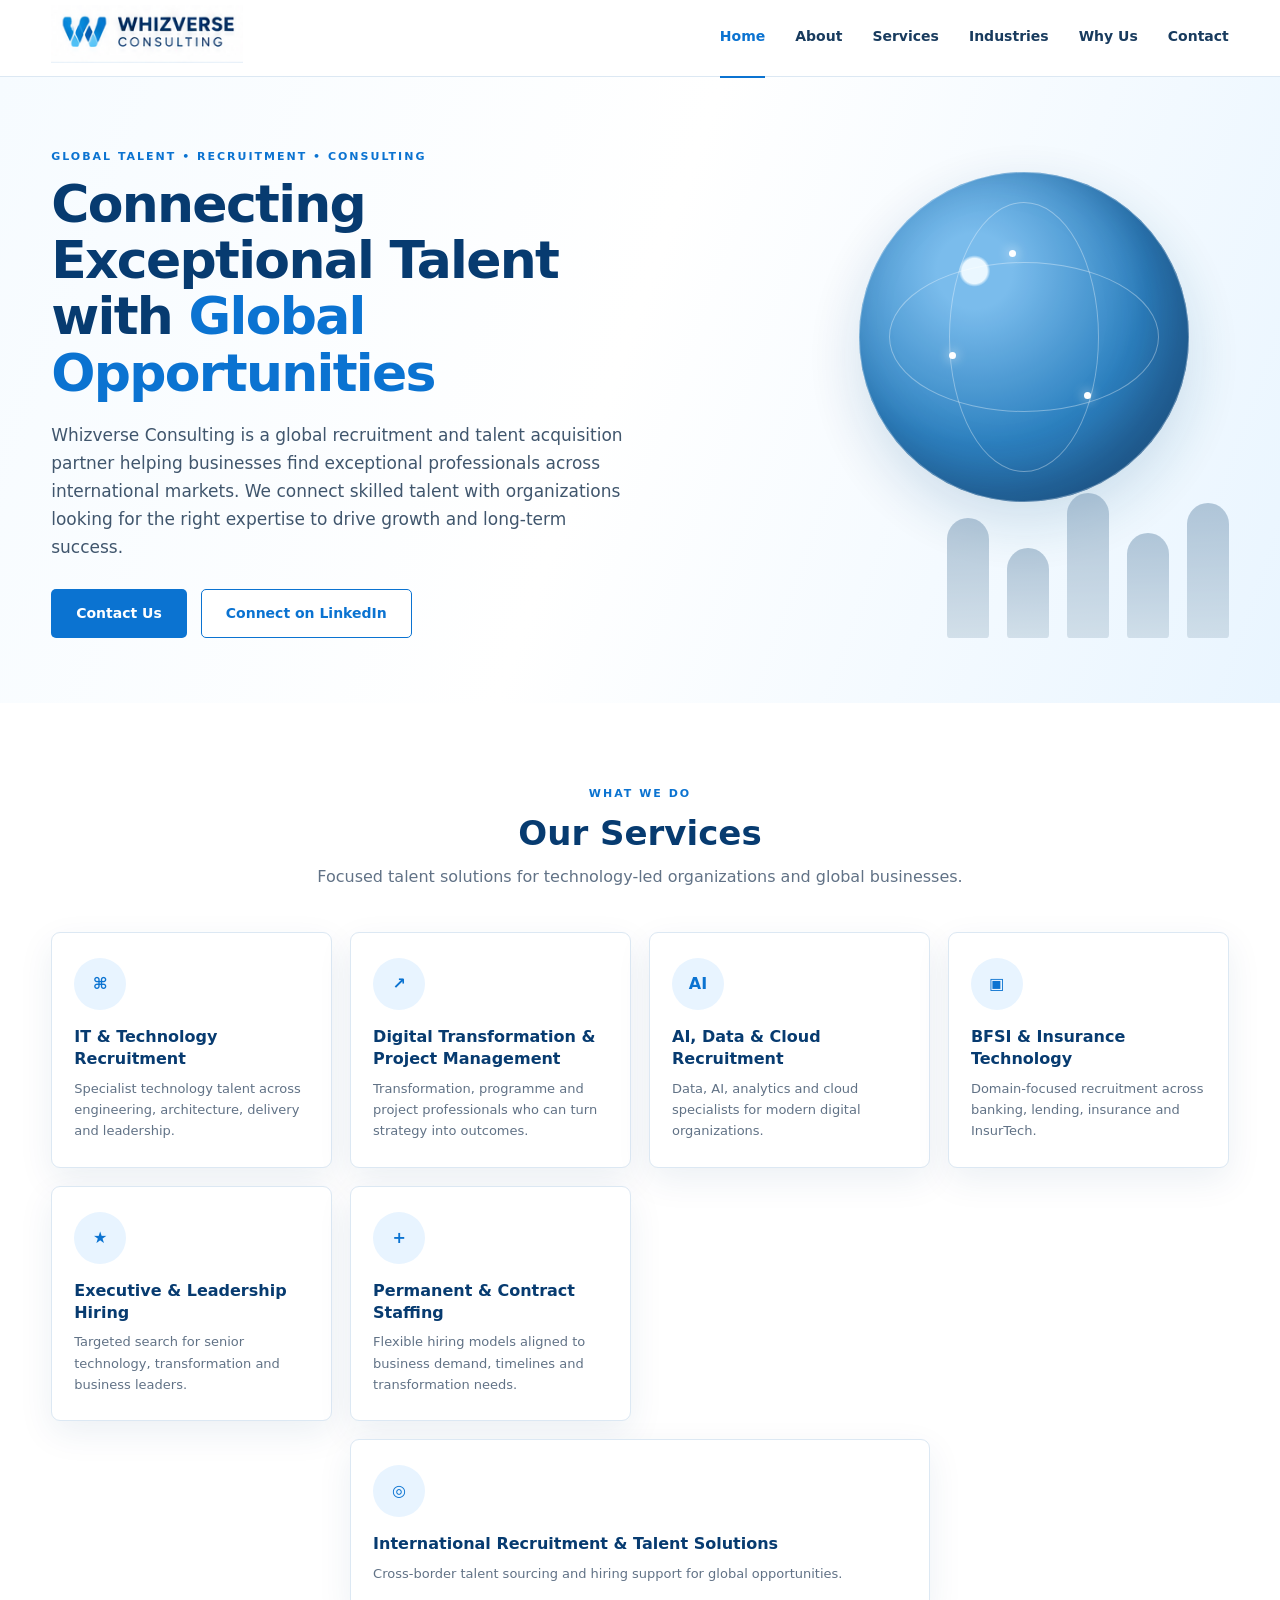
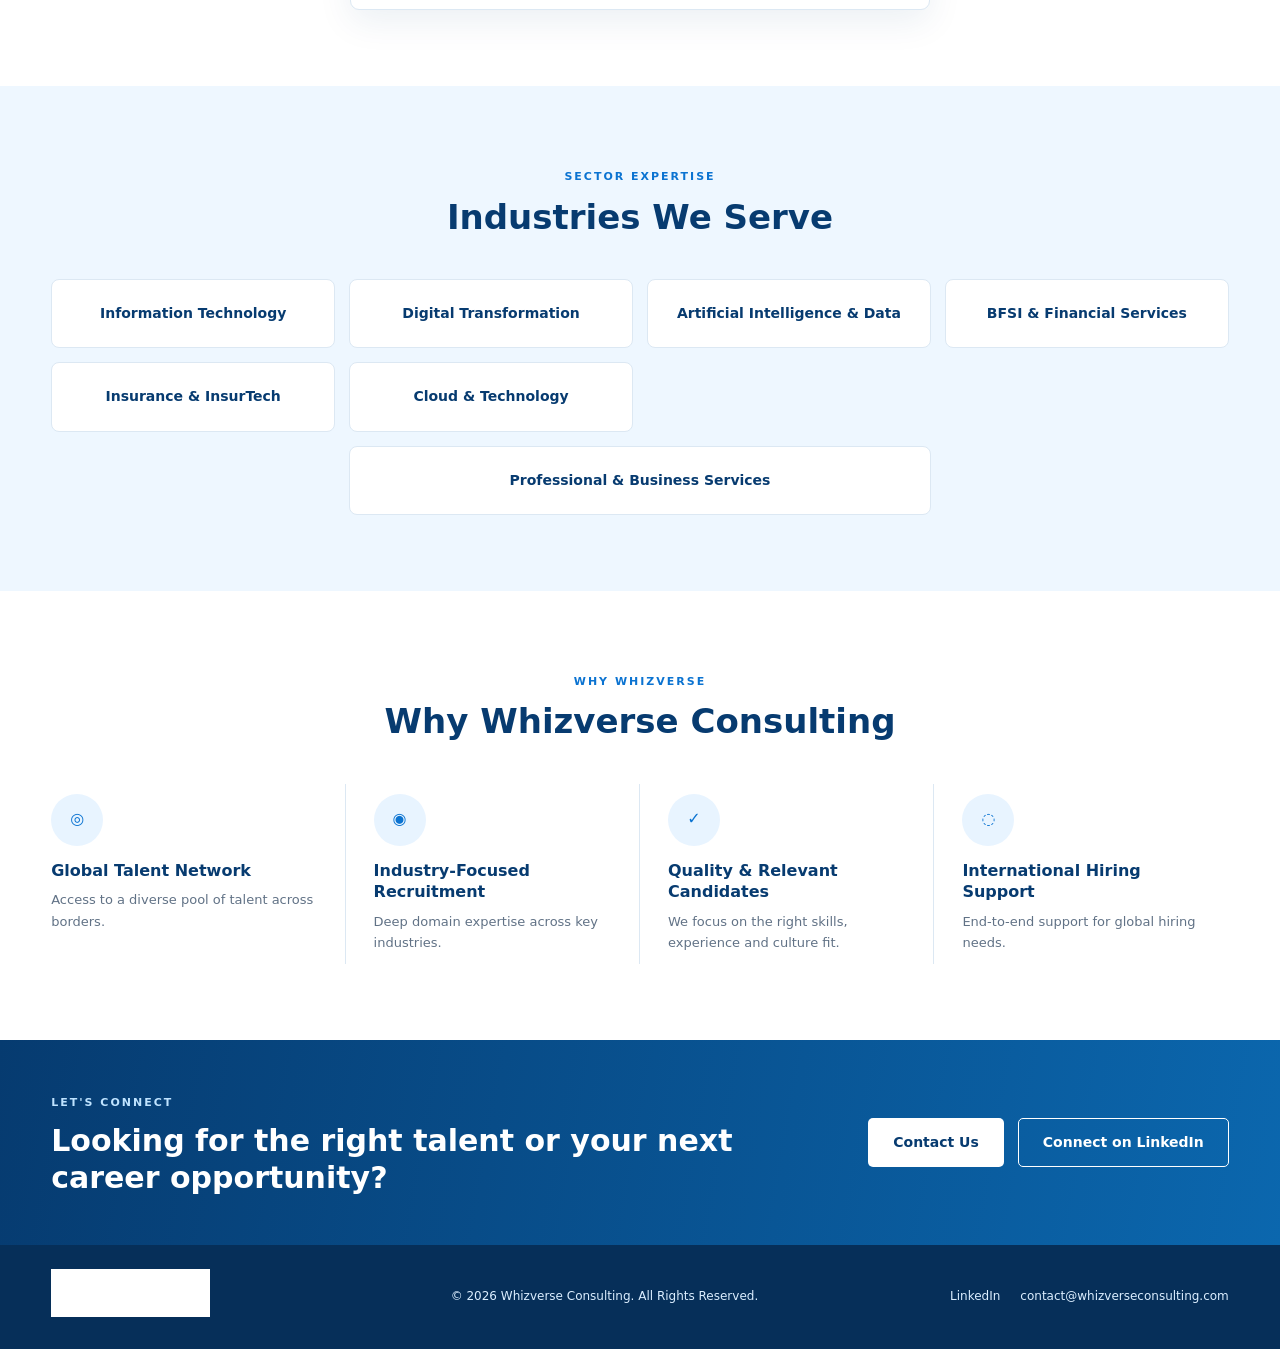
==== index.html @ fd84cbac "Update index.html" ====
<!DOCTYPE html>
<html lang="en">
<head>
  <meta charset="UTF-8">
  <meta name="viewport" content="width=device-width, initial-scale=1.0">
  <meta name="description" content="Whizverse Consulting - Global recruitment, talent acquisition and consulting partner.">
  <title>Whizverse Consulting | Global Talent & Recruitment</title>
  <link rel="stylesheet" href="style.css">
</head>
<body>
<header class="site-header">
  <div class="container nav-wrap">
    <a class="brand" href="index.html" aria-label="Whizverse Consulting home">
      <img src="logo.png" alt="Whizverse Consulting logo">
    </a>
    <button class="menu-toggle" aria-label="Open navigation" aria-expanded="false">☰</button>
    <nav class="main-nav">
      <a class="active" href="index.html">Home</a>
      <a href="about.html">About</a>
      <a href="projects.html">Services</a>
      <a href="projects.html#industries">Industries</a>
      <a href="about.html#why-us">Why Us</a>
      <a href="contact.html">Contact</a>
    </nav>
  </div>
</header>

<main>
  <section class="hero">
    <div class="hero-glow"></div>
    <div class="container hero-grid">
      <div class="hero-copy">
        <span class="eyebrow">GLOBAL TALENT • RECRUITMENT • CONSULTING</span>
        <h1>Connecting Exceptional Talent with <span>Global Opportunities</span></h1>
        <p>Whizverse Consulting is a global recruitment and talent acquisition partner helping businesses find exceptional professionals across international markets. We connect skilled talent with organizations looking for the right expertise to drive growth and long-term success.</p>
        <div class="hero-actions">
          <a class="btn btn-primary" href="contact.html">Contact Us</a>
          <a class="btn btn-outline" href="https://www.linkedin.com/company/whizverse-consulting" target="_blank" rel="noopener">Connect on LinkedIn</a>
        </div>
      </div>
      <div class="hero-visual" aria-hidden="true">
        <div class="globe"><div class="globe-grid"></div><div class="globe-dot d1"></div><div class="globe-dot d2"></div><div class="globe-dot d3"></div></div>
        <div class="people">
          <span></span><span></span><span></span><span></span><span></span>
        </div>
      </div>
    </div>
  </section>

  <section class="section" id="services">
    <div class="container">
      <div class="section-heading">
        <span class="eyebrow">WHAT WE DO</span>
        <h2>Our Services</h2>
        <p>Focused talent solutions for technology-led organizations and global businesses.</p>
      </div>
      <div class="card-grid services-grid">
        <article class="service-card"><div class="icon">⌘</div><h3>IT & Technology Recruitment</h3><p>Specialist technology talent across engineering, architecture, delivery and leadership.</p></article>
        <article class="service-card"><div class="icon">↗</div><h3>Digital Transformation & Project Management</h3><p>Transformation, programme and project professionals who can turn strategy into outcomes.</p></article>
        <article class="service-card"><div class="icon">AI</div><h3>AI, Data & Cloud Recruitment</h3><p>Data, AI, analytics and cloud specialists for modern digital organizations.</p></article>
        <article class="service-card"><div class="icon">▣</div><h3>BFSI & Insurance Technology</h3><p>Domain-focused recruitment across banking, lending, insurance and InsurTech.</p></article>
        <article class="service-card"><div class="icon">★</div><h3>Executive & Leadership Hiring</h3><p>Targeted search for senior technology, transformation and business leaders.</p></article>
        <article class="service-card"><div class="icon">+</div><h3>Permanent & Contract Staffing</h3><p>Flexible hiring models aligned to business demand, timelines and transformation needs.</p></article>
        <article class="service-card"><div class="icon">◎</div><h3>International Recruitment & Talent Solutions</h3><p>Cross-border talent sourcing and hiring support for global opportunities.</p></article>
      </div>
    </div>
  </section>

  <section class="section section-soft" id="industries">
    <div class="container">
      <div class="section-heading">
        <span class="eyebrow">SECTOR EXPERTISE</span>
        <h2>Industries We Serve</h2>
      </div>
      <div class="industry-grid">
        <div>Information Technology</div><div>Digital Transformation</div><div>Artificial Intelligence & Data</div>
        <div>BFSI & Financial Services</div><div>Insurance & InsurTech</div><div>Cloud & Technology</div>
        <div>Professional & Business Services</div>
      </div>
    </div>
  </section>

  <section class="section" id="why-us">
    <div class="container">
      <div class="section-heading">
        <span class="eyebrow">WHY WHIZVERSE</span>
        <h2>Why Whizverse Consulting</h2>
      </div>
      <div class="why-grid">
        <article><div class="why-icon">◎</div><h3>Global Talent Network</h3><p>Access to a diverse pool of talent across borders.</p></article>
        <article><div class="why-icon">◉</div><h3>Industry-Focused Recruitment</h3><p>Deep domain expertise across key industries.</p></article>
        <article><div class="why-icon">✓</div><h3>Quality & Relevant Candidates</h3><p>We focus on the right skills, experience and culture fit.</p></article>
        <article><div class="why-icon">◌</div><h3>International Hiring Support</h3><p>End-to-end support for global hiring needs.</p></article>
      </div>
    </div>
  </section>

  <section class="cta">
    <div class="container cta-inner">
      <div><span class="eyebrow">LET'S CONNECT</span><h2>Looking for the right talent or your next career opportunity?</h2></div>
      <div class="hero-actions"><a class="btn btn-light" href="contact.html">Contact Us</a><a class="btn btn-outline-light" href="https://www.linkedin.com/company/whizverse-consulting" target="_blank" rel="noopener">Connect on LinkedIn</a></div>
    </div>
  </section>
</main>

<footer class="site-footer">
  <div class="container footer-grid">
    <div><img src="logo.png" alt="Whizverse Consulting logo"></div>
    <p>© 2026 Whizverse Consulting. All Rights Reserved.</p>
    <div class="footer-links"><a href="https://www.linkedin.com/company/whizverse-consulting" target="_blank" rel="noopener">LinkedIn</a><a href="mailto:contact@whizverseconsulting.com">contact@whizverseconsulting.com</a></div>
  </div>
</footer>
<script src="script.js"></script>
</body>
</html>
---- style.css ----
:root{--navy:#073b70;--blue:#0b73d1;--light:#eef7ff;--text:#17324d;--muted:#617286;--white:#fff;--border:#dce8f3;--shadow:0 12px 35px rgba(7,59,112,.08)}
*{box-sizing:border-box}html{scroll-behavior:smooth}body{margin:0;font-family:Inter,ui-sans-serif,system-ui,-apple-system,"Segoe UI",Arial,sans-serif;color:var(--text);line-height:1.65;background:#fff}a{color:inherit;text-decoration:none}.container{width:min(1180px,92%);margin:auto}
.site-header{position:sticky;top:0;z-index:20;background:rgba(255,255,255,.97);border-bottom:1px solid var(--border);backdrop-filter:blur(10px)}.nav-wrap{height:76px;display:flex;align-items:center;justify-content:space-between}.brand img{width:205px;height:58px;object-fit:contain;object-position:left center}.main-nav{display:flex;gap:30px;align-items:center}.main-nav a{font-size:14px;font-weight:600;color:#183b5e;padding:27px 0;border-bottom:2px solid transparent}.main-nav a:hover,.main-nav a.active{color:var(--blue);border-bottom-color:var(--blue)}.menu-toggle{display:none;border:0;background:none;font-size:28px;color:var(--navy)}
.hero{position:relative;overflow:hidden;background:linear-gradient(110deg,#f6fbff 0%,#fff 48%,#e9f5ff 100%);min-height:530px}.hero-grid{min-height:530px;display:grid;grid-template-columns:1fr 1fr;align-items:center;gap:30px}.hero-copy{position:relative;z-index:2;padding:65px 0}.eyebrow{display:inline-block;color:var(--blue);font-size:11px;letter-spacing:2px;font-weight:800;margin-bottom:10px}.hero h1{font-size:52px;line-height:1.08;letter-spacing:-1.7px;margin:0 0 20px;color:var(--navy);max-width:680px}.hero h1 span{color:var(--blue)}.hero p{font-size:17px;max-width:650px;color:#40566d;margin:0 0 28px}.hero-actions{display:flex;gap:14px;flex-wrap:wrap}.btn{display:inline-flex;align-items:center;justify-content:center;padding:12px 24px;border-radius:5px;font-size:14px;font-weight:750;border:1px solid transparent;cursor:pointer}.btn-primary{background:var(--blue);color:#fff}.btn-primary:hover{background:#075eae}.btn-outline{border-color:var(--blue);color:var(--blue);background:#fff}.btn-light{background:#fff;color:var(--navy)}.btn-outline-light{border-color:#fff;color:#fff}.hero-visual{height:100%;position:relative;min-height:500px}.globe{width:330px;height:330px;border-radius:50%;position:absolute;right:7%;top:95px;background:radial-gradient(circle at 35% 30%,#e9f7ff 0 4%,#70b7eb 5% 12%,#1c77bb 55%,#0a4f88 100%);box-shadow:inset -25px -20px 50px rgba(0,24,60,.35),0 20px 60px rgba(7,76,130,.18);opacity:.92}.globe:before,.globe:after{content:"";position:absolute;border:1px solid rgba(255,255,255,.35);border-radius:50%}.globe:before{inset:30px 90px}.globe:after{inset:90px 30px}.globe-grid{position:absolute;inset:0;border:1px solid rgba(255,255,255,.28);border-radius:50%;transform:rotate(25deg)}.globe-dot{position:absolute;width:7px;height:7px;background:#fff;border-radius:50%;box-shadow:0 0 12px #fff}.d1{top:78px;left:150px}.d2{top:180px;left:90px}.d3{top:220px;left:225px}.people{position:absolute;bottom:65px;right:0;display:flex;gap:18px;align-items:flex-end;opacity:.55}.people span{width:42px;height:120px;background:linear-gradient(#7d9db9,#b8cbd9);border-radius:25px 25px 4px 4px}.people span:nth-child(2){height:90px}.people span:nth-child(3){height:145px}.people span:nth-child(4){height:105px}.people span:nth-child(5){height:135px}
.section{padding:76px 0}.section-soft{background:var(--light)}.section-heading{text-align:center;max-width:760px;margin:0 auto 42px}.section-heading h2{font-size:34px;line-height:1.2;margin:0 0 10px;color:var(--navy)}.section-heading p{color:var(--muted);margin:0}.card-grid{display:grid;grid-template-columns:repeat(4,1fr);gap:18px}.service-card{border:1px solid var(--border);background:#fff;border-radius:9px;padding:25px 22px;box-shadow:var(--shadow);transition:transform .2s ease}.service-card:hover{transform:translateY(-3px)}.icon,.why-icon{width:52px;height:52px;border-radius:50%;display:grid;place-items:center;background:#e8f4ff;color:var(--blue);font-weight:800;margin-bottom:16px}.service-card h3,.why-grid h3{font-size:16px;line-height:1.35;margin:0 0 8px;color:var(--navy)}.service-card p,.why-grid p{font-size:13px;color:var(--muted);margin:0}.services-grid .service-card:last-child{grid-column:2 / span 2}
.industry-grid{display:grid;grid-template-columns:repeat(4,1fr);gap:14px}.industry-grid div{background:#fff;border:1px solid var(--border);padding:22px 18px;border-radius:8px;text-align:center;font-weight:700;font-size:14px;color:var(--navy)}.industry-grid div:last-child{grid-column:2 / span 2}
.why-grid{display:grid;grid-template-columns:repeat(4,1fr);gap:0}.why-grid article{padding:10px 28px;border-right:1px solid var(--border)}.why-grid article:first-child{padding-left:0}.why-grid article:last-child{border:0}.why-icon{margin-bottom:14px}
.cta{background:linear-gradient(100deg,#063b70,#0b67ae);color:#fff;padding:48px 0}.cta .eyebrow{color:#bfe3ff}.cta-inner{display:flex;align-items:center;justify-content:space-between;gap:30px}.cta h2{margin:0;font-size:30px;line-height:1.25;max-width:720px}
.page-hero{background:linear-gradient(110deg,#eef7ff,#fff);padding:82px 0}.page-hero h1{font-size:48px;line-height:1.15;color:var(--navy);margin:0 0 12px}.page-hero p{max-width:700px;color:var(--muted);font-size:17px;margin:0}.two-col{display:grid;grid-template-columns:1fr 1.25fr;gap:80px}.two-col h2{font-size:36px;color:var(--navy);margin:0}.two-col p{color:var(--muted);margin-top:0;margin-bottom:20px}
.contact-grid{display:grid;grid-template-columns:.9fr 1.1fr;gap:70px}.contact-grid h2{font-size:32px;color:var(--navy);margin:0 0 12px}.contact-grid>div>p{color:var(--muted)}.contact-details{display:flex;flex-direction:column;gap:15px;margin-top:28px}.contact-details a{color:var(--blue);font-weight:600}.contact-form{border:1px solid var(--border);background:#f9fcff;padding:28px;border-radius:9px}.contact-form h2{font-size:21px;margin-top:0}.form-row{display:grid;grid-template-columns:1fr 1fr;gap:16px}label{font-size:13px;font-weight:700;color:var(--navy);display:block;margin-bottom:16px}input,textarea{width:100%;font:inherit;font-size:14px;margin-top:6px;padding:11px 12px;border:1px solid #d5e3ef;border-radius:5px;background:#fff;color:var(--text);outline:none}input:focus,textarea:focus{border-color:var(--blue);box-shadow:0 0 0 3px rgba(11,115,209,.08)}.contact-form .btn{width:100%}.form-note{font-size:11px;color:#718396;margin:10px 0 0}
.site-footer{background:#062f59;color:#dbeeff;padding:24px 0}.footer-grid{display:grid;grid-template-columns:1fr 1fr 1.2fr;align-items:center;gap:20px}.site-footer img{width:175px;height:48px;object-fit:contain;object-position:left center;filter:brightness(0) invert(1)}.footer-grid p{font-size:12px;text-align:center;margin:0}.footer-links{display:flex;justify-content:flex-end;gap:20px;font-size:12px}.footer-links a:hover{color:#fff}
@media(max-width:950px){.main-nav{gap:18px}.hero h1{font-size:44px}.card-grid{grid-template-columns:repeat(2,1fr)}.services-grid .service-card:last-child{grid-column:auto}.industry-grid{grid-template-columns:repeat(2,1fr)}.industry-grid div:last-child{grid-column:auto}.why-grid{grid-template-columns:repeat(2,1fr);gap:24px}.why-grid article{border:0;padding:10px 0}.contact-grid,.two-col{grid-template-columns:1fr;gap:40px}}
@media(max-width:720px){.nav-wrap{height:68px}.brand img{width:170px}.menu-toggle{display:block}.main-nav{display:none;position:absolute;top:68px;left:0;right:0;background:#fff;border-bottom:1px solid var(--border);padding:10px 4%;flex-direction:column;align-items:stretch;gap:0}.main-nav.open{display:flex}.main-nav a{padding:11px 0;border-bottom:1px solid #edf3f8}.hero-grid{grid-template-columns:1fr;min-height:auto}.hero-copy{padding:58px 0 25px}.hero h1{font-size:38px}.hero p{font-size:15px}.hero-visual{min-height:270px}.globe{width:230px;height:230px;right:10%;top:10px}.people{bottom:5px;right:3%}.people span{width:25px;height:75px}.people span:nth-child(2){height:60px}.people span:nth-child(3){height:90px}.people span:nth-child(4){height:68px}.people span:nth-child(5){height:82px}.section{padding:55px 0}.section-heading h2{font-size:29px}.card-grid,.industry-grid,.why-grid,.form-row{grid-template-columns:1fr}.page-hero{padding:58px 0}.page-hero h1{font-size:37px}.cta-inner{align-items:flex-start;flex-direction:column}.cta h2{font-size:25px}.footer-grid{grid-template-columns:1fr;text-align:center}.site-footer img{object-position:center}.footer-grid p{text-align:center}.footer-links{justify-content:center;flex-direction:column;gap:8px}}
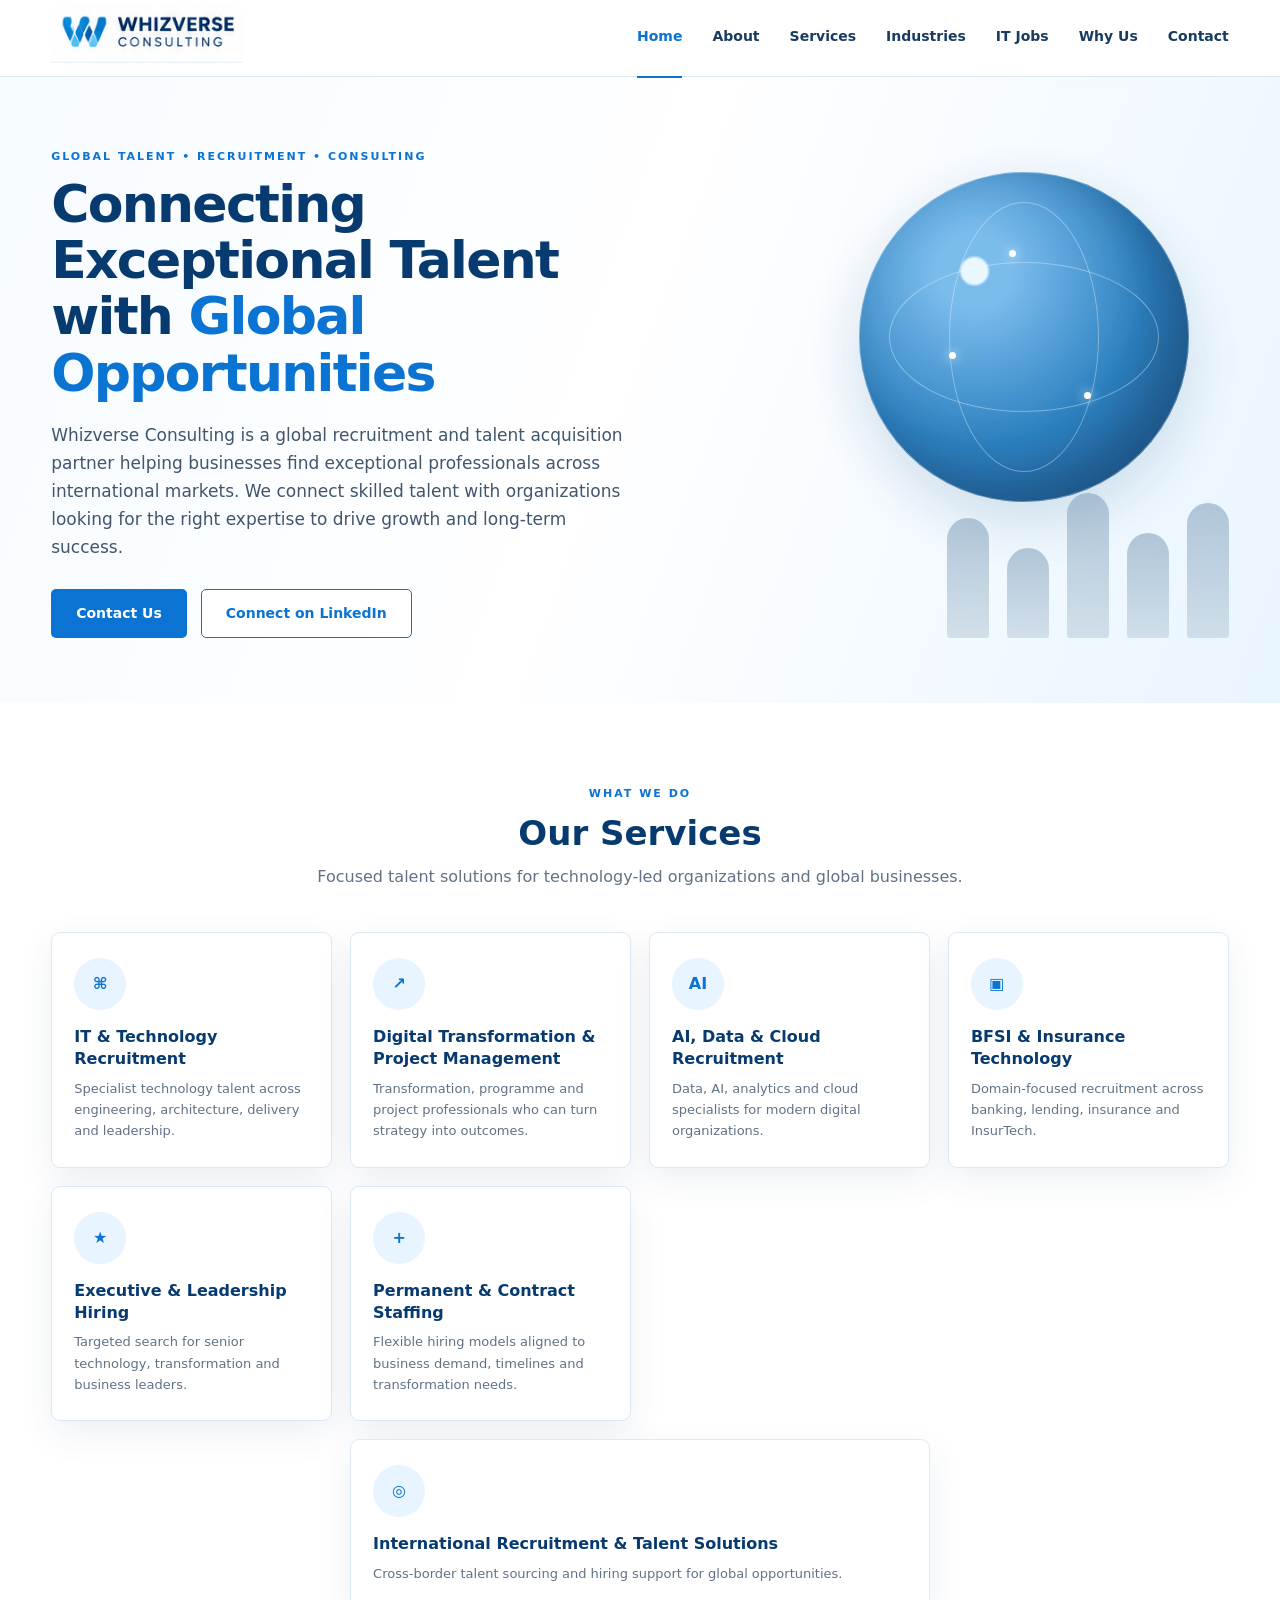
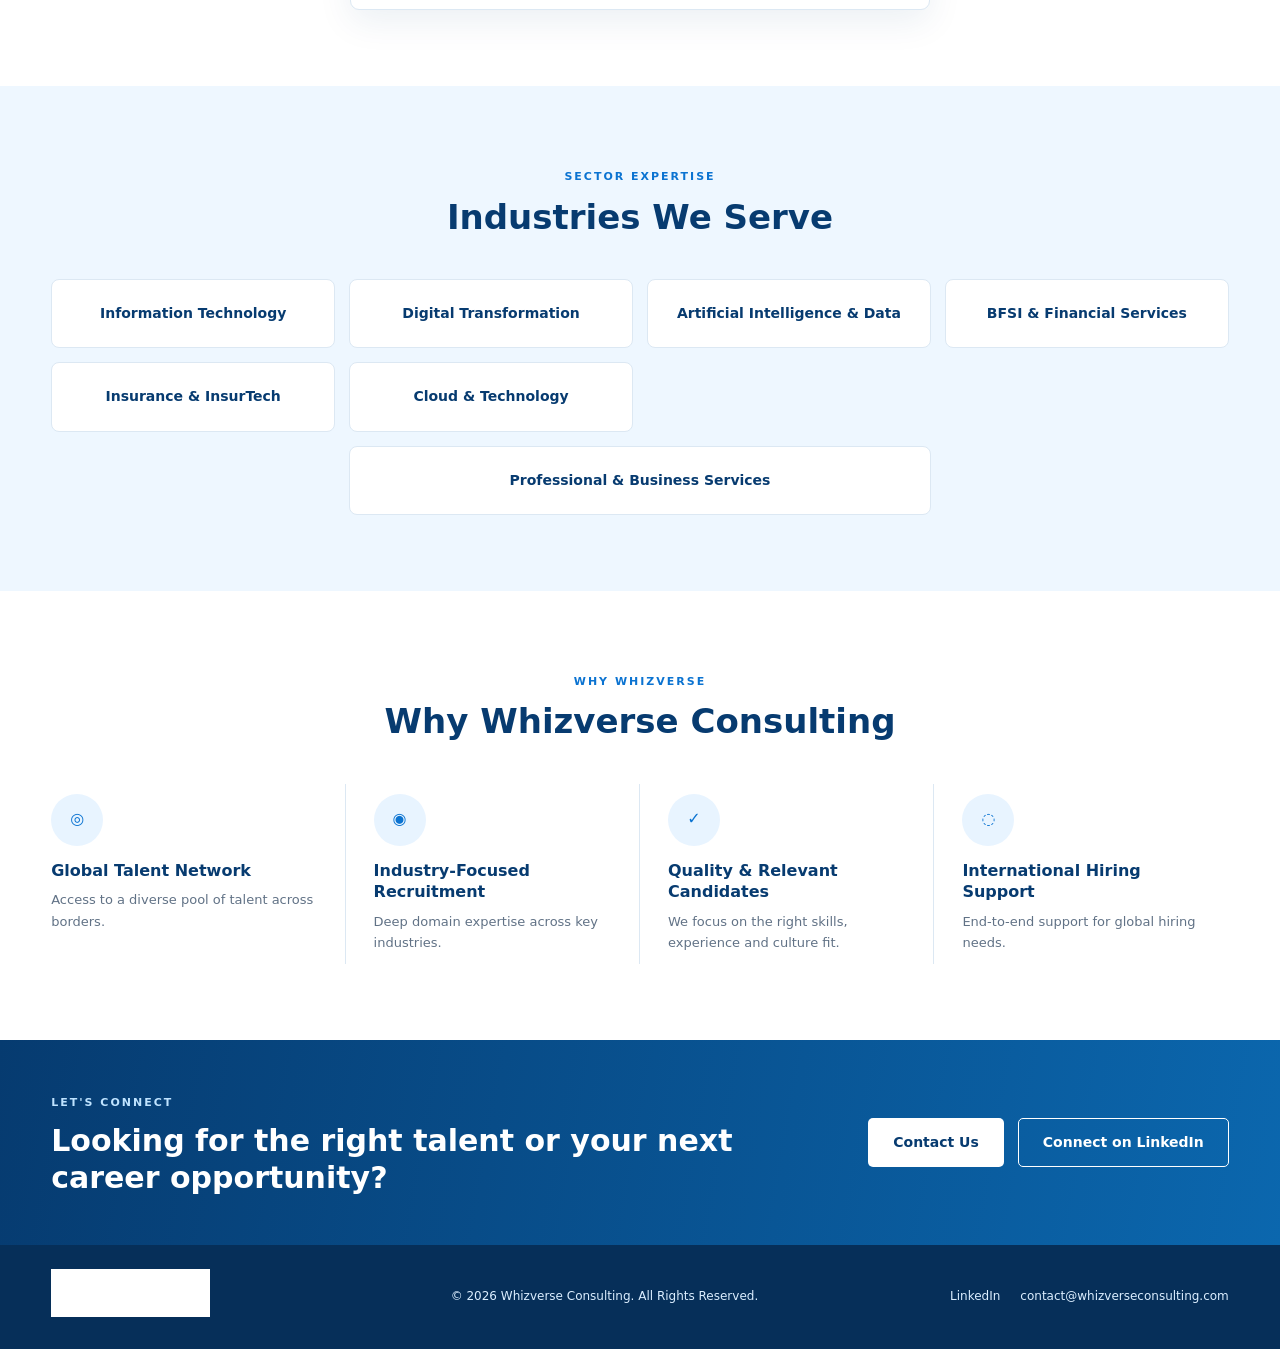
==== commit ae754d09: "Update index.html" ====
--- a/index.html
+++ b/index.html
@@ -19,6 +19,7 @@
       <a href="about.html">About</a>
       <a href="projects.html">Services</a>
       <a href="projects.html#industries">Industries</a>
+      <a href="jobs.html">IT Jobs</a>
       <a href="about.html#why-us">Why Us</a>
       <a href="contact.html">Contact</a>
     </nav>
@@ -105,7 +106,7 @@
 
 <footer class="site-footer">
   <div class="container footer-grid">
-    <div><img src="logo.png" alt="Whizverse Consulting logo"></div>
+    <div><img src="logo.png" alt="Whizverse Consulting"></div>
     <p>© 2026 Whizverse Consulting. All Rights Reserved.</p>
     <div class="footer-links"><a href="https://www.linkedin.com/company/whizverse-consulting" target="_blank" rel="noopener">LinkedIn</a><a href="mailto:contact@whizverseconsulting.com">contact@whizverseconsulting.com</a></div>
   </div>
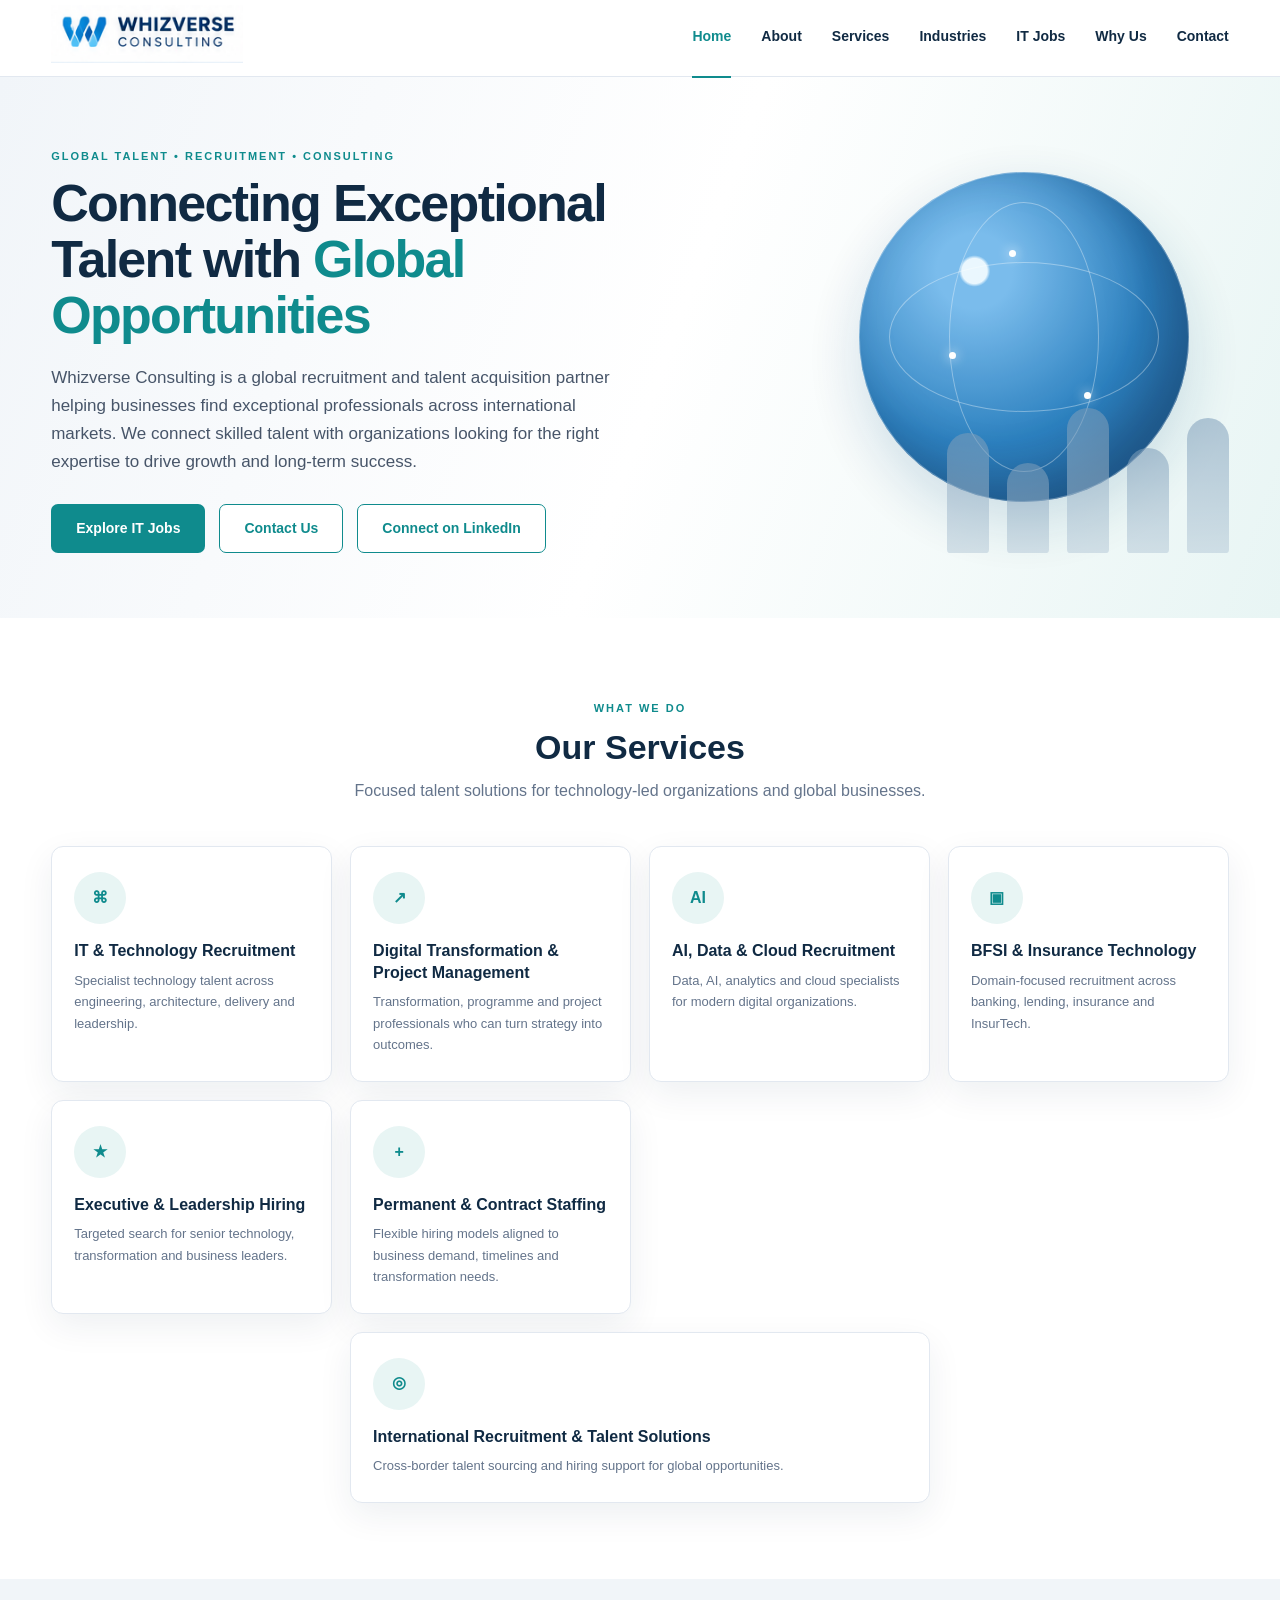
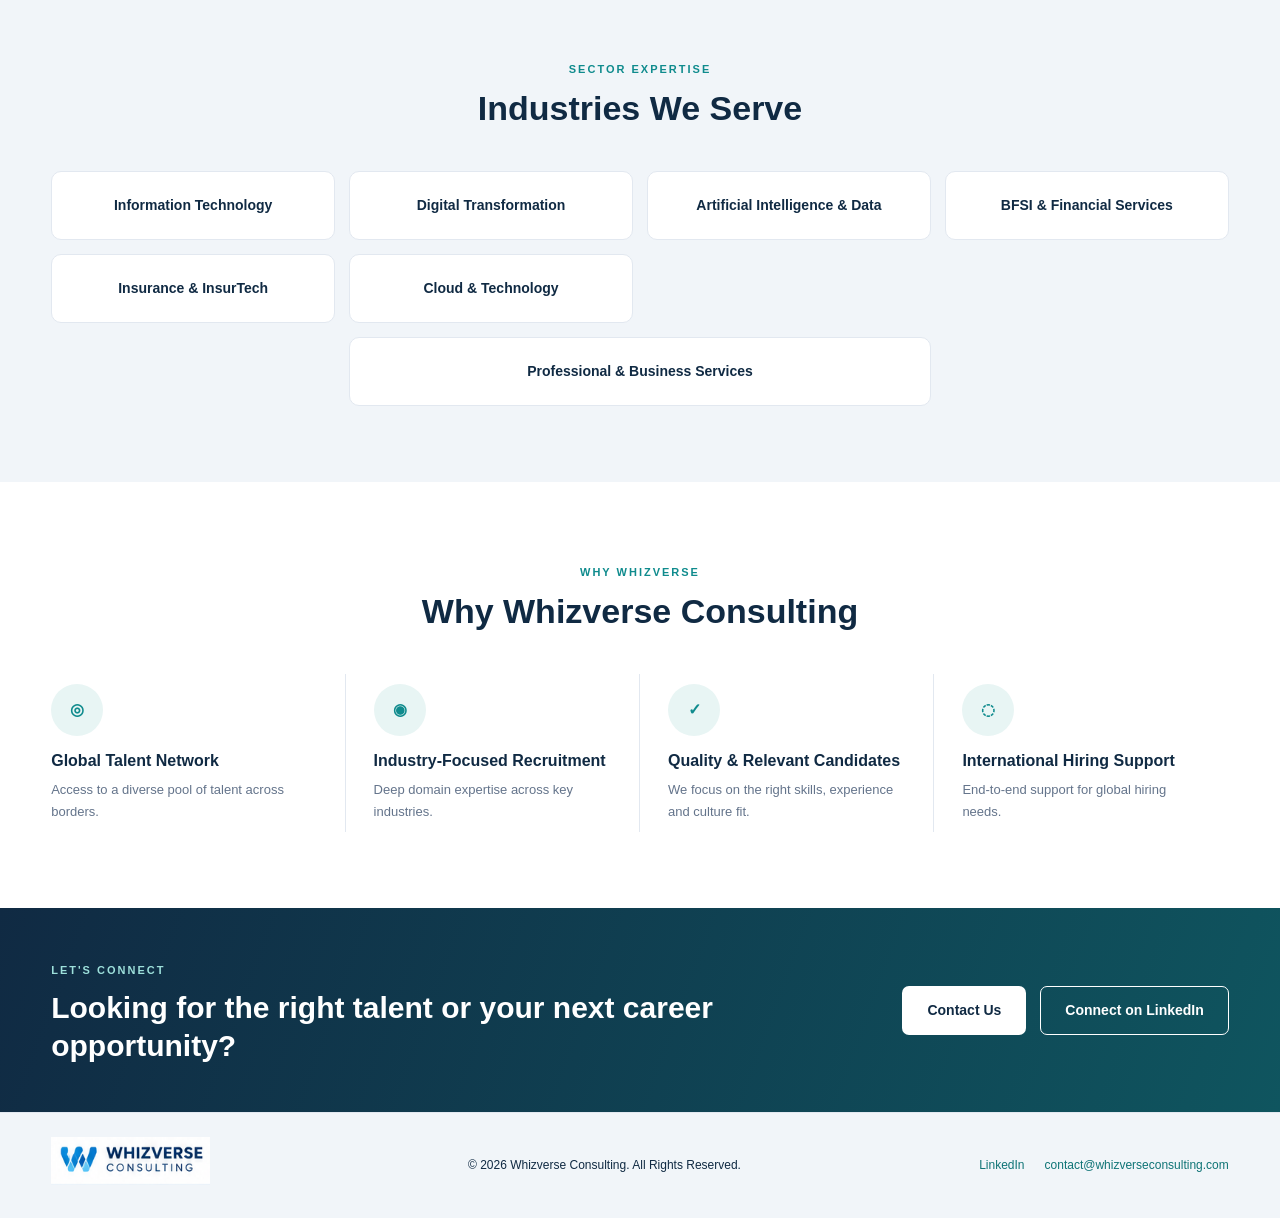
==== commit 119a68cc: "Update index.html" ====
--- a/index.html
+++ b/index.html
@@ -35,9 +35,10 @@
         <h1>Connecting Exceptional Talent with <span>Global Opportunities</span></h1>
         <p>Whizverse Consulting is a global recruitment and talent acquisition partner helping businesses find exceptional professionals across international markets. We connect skilled talent with organizations looking for the right expertise to drive growth and long-term success.</p>
         <div class="hero-actions">
-          <a class="btn btn-primary" href="contact.html">Contact Us</a>
-          <a class="btn btn-outline" href="https://www.linkedin.com/company/whizverse-consulting" target="_blank" rel="noopener">Connect on LinkedIn</a>
-        </div>
+  <a class="btn btn-primary" href="jobs.html">Explore IT Jobs</a>
+  <a class="btn btn-outline" href="contact.html">Contact Us</a>
+  <a class="btn btn-outline" href="https://www.linkedin.com/company/whizverse-consulting" target="_blank" rel="noopener">Connect on LinkedIn</a>
+</div>
       </div>
       <div class="hero-visual" aria-hidden="true">
         <div class="globe"><div class="globe-grid"></div><div class="globe-dot d1"></div><div class="globe-dot d2"></div><div class="globe-dot d3"></div></div>
--- a/style.css
+++ b/style.css
@@ -11,3 +11,249 @@
 .site-footer{background:#062f59;color:#dbeeff;padding:24px 0}.footer-grid{display:grid;grid-template-columns:1fr 1fr 1.2fr;align-items:center;gap:20px}.site-footer img{width:175px;height:48px;object-fit:contain;object-position:left center;filter:brightness(0) invert(1)}.footer-grid p{font-size:12px;text-align:center;margin:0}.footer-links{display:flex;justify-content:flex-end;gap:20px;font-size:12px}.footer-links a:hover{color:#fff}
 @media(max-width:950px){.main-nav{gap:18px}.hero h1{font-size:44px}.card-grid{grid-template-columns:repeat(2,1fr)}.services-grid .service-card:last-child{grid-column:auto}.industry-grid{grid-template-columns:repeat(2,1fr)}.industry-grid div:last-child{grid-column:auto}.why-grid{grid-template-columns:repeat(2,1fr);gap:24px}.why-grid article{border:0;padding:10px 0}.contact-grid,.two-col{grid-template-columns:1fr;gap:40px}}
 @media(max-width:720px){.nav-wrap{height:68px}.brand img{width:170px}.menu-toggle{display:block}.main-nav{display:none;position:absolute;top:68px;left:0;right:0;background:#fff;border-bottom:1px solid var(--border);padding:10px 4%;flex-direction:column;align-items:stretch;gap:0}.main-nav.open{display:flex}.main-nav a{padding:11px 0;border-bottom:1px solid #edf3f8}.hero-grid{grid-template-columns:1fr;min-height:auto}.hero-copy{padding:58px 0 25px}.hero h1{font-size:38px}.hero p{font-size:15px}.hero-visual{min-height:270px}.globe{width:230px;height:230px;right:10%;top:10px}.people{bottom:5px;right:3%}.people span{width:25px;height:75px}.people span:nth-child(2){height:60px}.people span:nth-child(3){height:90px}.people span:nth-child(4){height:68px}.people span:nth-child(5){height:82px}.section{padding:55px 0}.section-heading h2{font-size:29px}.card-grid,.industry-grid,.why-grid,.form-row{grid-template-columns:1fr}.page-hero{padding:58px 0}.page-hero h1{font-size:37px}.cta-inner{align-items:flex-start;flex-direction:column}.cta h2{font-size:25px}.footer-grid{grid-template-columns:1fr;text-align:center}.site-footer img{object-position:center}.footer-grid p{text-align:center}.footer-links{justify-content:center;flex-direction:column;gap:8px}}
+
+/* =====================================================
+   WHIZVERSE CONSULTING - BRAND CONSISTENCY UPDATE
+   Navy: #102A43 | Teal: #0F8B8D
+   ===================================================== */
+
+:root {
+  --navy: #102A43;
+  --blue: #0F8B8D;
+  --light: #F1F5F9;
+  --text: #334155;
+  --muted: #64748B;
+  --white: #FFFFFF;
+  --border: #E2E8F0;
+  --shadow: 0 12px 35px rgba(16, 42, 67, 0.07);
+}
+
+/* Global typography */
+body {
+  color: var(--text);
+  background: #FFFFFF;
+  font-family: Inter, "Segoe UI", Arial, sans-serif;
+}
+
+::selection {
+  background: rgba(15, 139, 141, 0.18);
+  color: var(--navy);
+}
+
+/* Navigation */
+.site-header {
+  background: rgba(255, 255, 255, 0.97);
+  border-bottom-color: var(--border);
+}
+
+.main-nav a {
+  color: var(--navy);
+}
+
+.main-nav a:hover,
+.main-nav a.active {
+  color: var(--blue);
+  border-bottom-color: var(--blue);
+}
+
+.menu-toggle {
+  color: var(--navy);
+}
+
+/* Hero section */
+.hero {
+  background: linear-gradient(
+    110deg,
+    #F1F5F9 0%,
+    #FFFFFF 52%,
+    #E8F5F4 100%
+  );
+}
+
+.hero h1,
+.page-hero h1 {
+  color: var(--navy);
+}
+
+.hero h1 span {
+  color: var(--blue);
+}
+
+.hero p {
+  color: #475569;
+}
+
+.eyebrow {
+  color: var(--blue);
+}
+
+/* Primary and secondary buttons */
+.btn {
+  border-radius: 7px;
+  transition: all 0.2s ease;
+}
+
+.btn-primary {
+  background: var(--blue);
+  color: #FFFFFF;
+}
+
+.btn-primary:hover {
+  background: #0B7476;
+  transform: translateY(-1px);
+}
+
+.btn-outline {
+  border-color: var(--blue);
+  color: var(--blue);
+}
+
+.btn-outline:hover {
+  background: #E8F5F4;
+}
+
+/* Service cards */
+.service-card {
+  border-color: var(--border);
+  border-radius: 12px;
+  box-shadow: var(--shadow);
+}
+
+.service-card:hover {
+  border-color: rgba(15, 139, 141, 0.45);
+  box-shadow: 0 16px 36px rgba(16, 42, 67, 0.11);
+}
+
+.service-card h3,
+.why-grid h3 {
+  color: var(--navy);
+}
+
+.icon,
+.why-icon {
+  background: #E8F5F4;
+  color: var(--blue);
+}
+
+/* Industry section */
+.section-soft {
+  background: var(--light);
+}
+
+.industry-grid div {
+  border-color: var(--border);
+  color: var(--navy);
+  border-radius: 10px;
+}
+
+.industry-grid div:hover {
+  border-color: var(--blue);
+  background: #F8FCFC;
+}
+
+/* Why Whizverse */
+.why-grid article {
+  border-color: var(--border);
+}
+
+/* CTA */
+.cta {
+  background: linear-gradient(110deg, #102A43 0%, #0F555F 100%);
+}
+
+.cta .eyebrow {
+  color: #9DE0DB;
+}
+
+.btn-light {
+  color: var(--navy);
+}
+
+.btn-outline-light:hover {
+  background: rgba(255, 255, 255, 0.12);
+}
+
+/* Other content pages using shared classes */
+.page-hero {
+  background: linear-gradient(110deg, #F1F5F9, #FFFFFF);
+}
+
+.two-col h2,
+.contact-grid h2 {
+  color: var(--navy);
+}
+
+.contact-details a {
+  color: var(--blue);
+}
+
+.contact-form {
+  background: #F8FAFC;
+  border-color: var(--border);
+  border-radius: 12px;
+}
+
+input:focus,
+textarea:focus {
+  border-color: var(--blue);
+  box-shadow: 0 0 0 3px rgba(15, 139, 141, 0.10);
+}
+
+.contact-form label {
+  color: var(--navy);
+}
+
+/* Footer: retain original logo colours */
+.site-footer {
+  background: #F1F5F9;
+  color: var(--navy);
+  border-top: 1px solid var(--border);
+}
+
+.site-footer img {
+  filter: none;
+}
+
+.footer-links a {
+  color: #0F7476;
+}
+
+.footer-links a:hover {
+  color: var(--navy);
+}
+
+/* Mobile navigation */
+@media (max-width: 720px) {
+  .main-nav {
+    background: #FFFFFF;
+    border-bottom-color: var(--border);
+  }
+
+  .main-nav a {
+    color: var(--navy);
+    border-bottom-color: #E2E8F0;
+  }
+
+  .footer-links {
+    align-items: center;
+  }
+}
+
+/* Accessibility */
+a:focus-visible,
+button:focus-visible,
+input:focus-visible,
+textarea:focus-visible {
+  outline: 3px solid rgba(15, 139, 141, 0.45);
+  outline-offset: 3px;
+}
+
+@media (prefers-reduced-motion: reduce) {
+  *,
+  *::before,
+  *::after {
+    scroll-behavior: auto !important;
+    transition-duration: 0.01ms !important;
+    animation-duration: 0.01ms !important;
+  }
+}
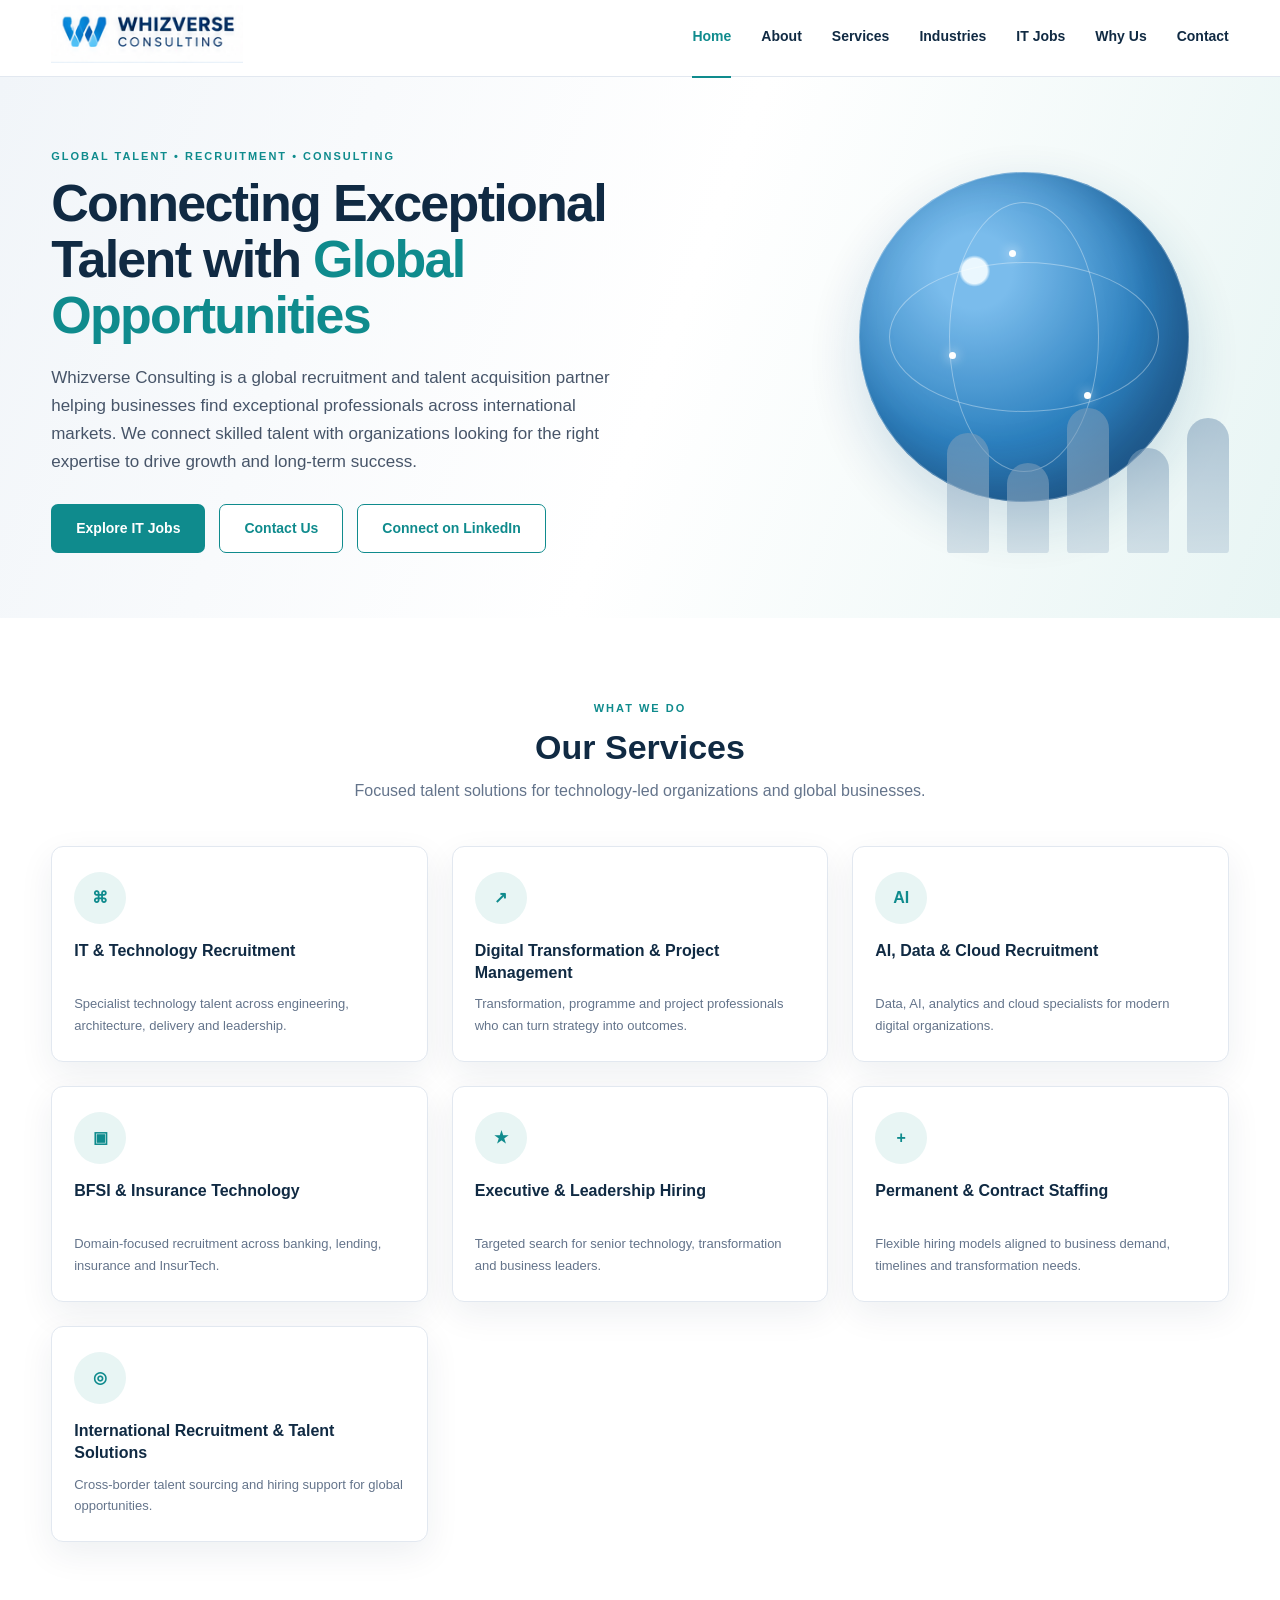
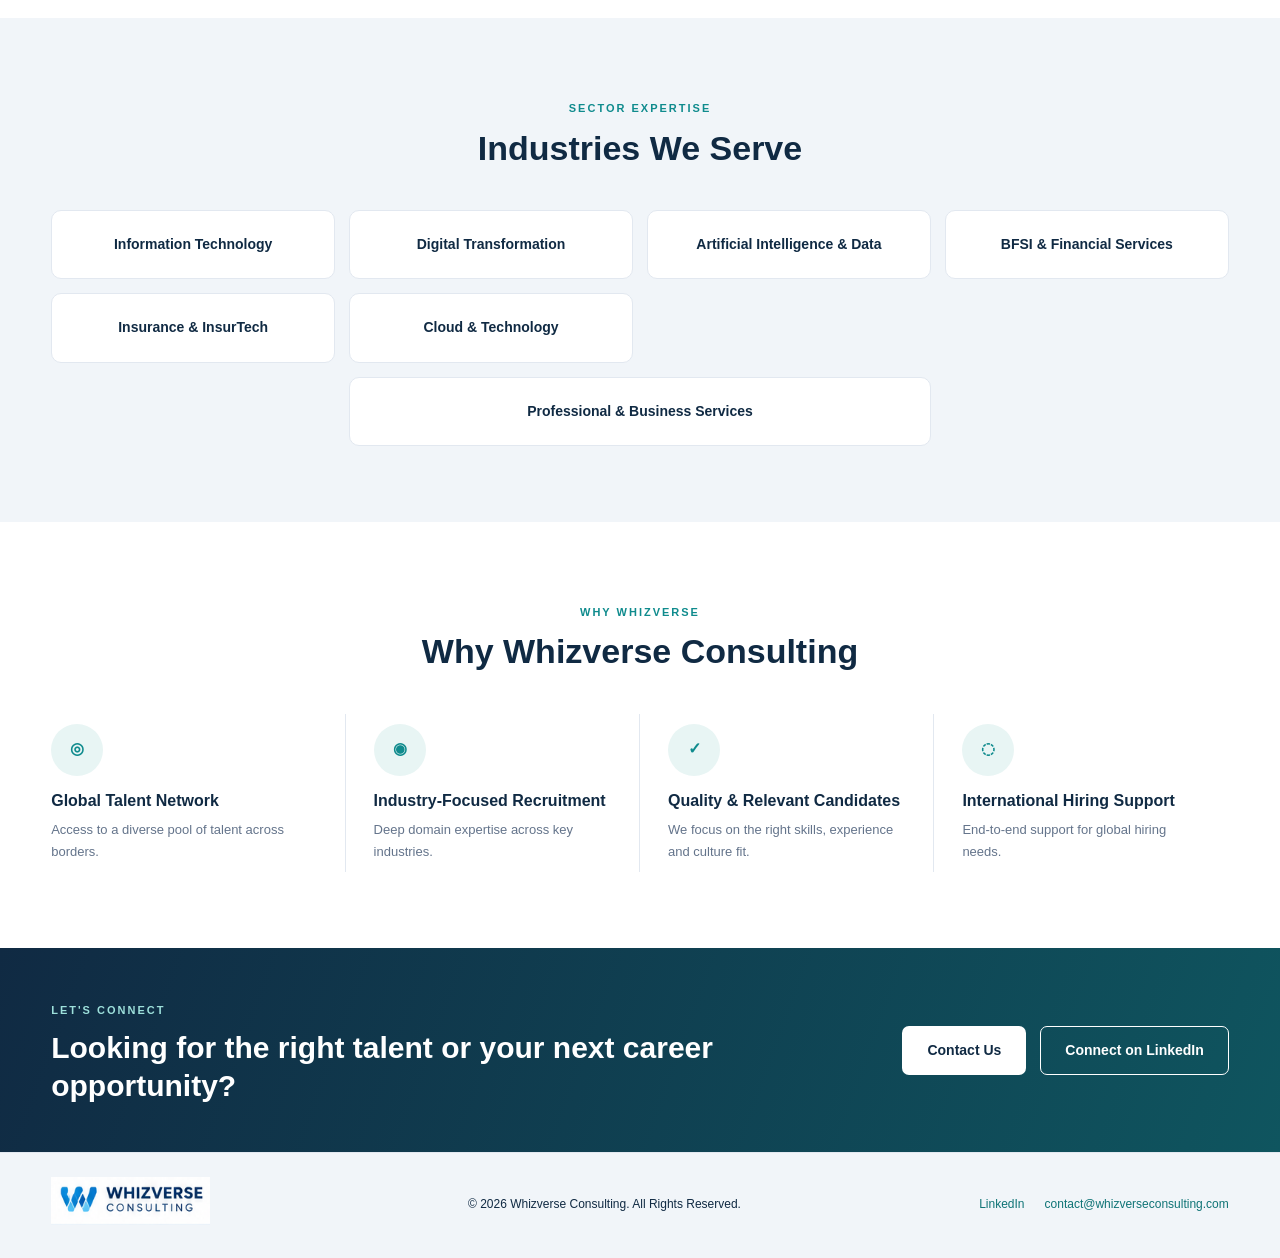
==== commit 5843bcfe: "Update index.html" ====
--- a/index.html
+++ b/index.html
@@ -15,14 +15,14 @@
     </a>
     <button class="menu-toggle" aria-label="Open navigation" aria-expanded="false">☰</button>
     <nav class="main-nav">
-      <a class="active" href="index.html">Home</a>
-      <a href="about.html">About</a>
-      <a href="projects.html">Services</a>
-      <a href="projects.html#industries">Industries</a>
-      <a href="jobs.html">IT Jobs</a>
-      <a href="about.html#why-us">Why Us</a>
-      <a href="contact.html">Contact</a>
-    </nav>
+  <a class="active" href="index.html">Home</a>
+  <a href="about.html">About</a>
+  <a href="index.html#services">Services</a>
+  <a href="index.html#industries">Industries</a>
+  <a href="jobs.html">IT Jobs</a>
+  <a href="about.html#why-us">Why Us</a>
+  <a href="contact.html">Contact</a>
+</nav>
   </div>
 </header>
 
--- a/style.css
+++ b/style.css
@@ -257,3 +257,47 @@
     animation-duration: 0.01ms !important;
   }
 }
+
+/* Homepage service-card alignment */
+.services-grid {
+  display: grid;
+  grid-template-columns: repeat(3, minmax(0, 1fr));
+  gap: 24px;
+  align-items: stretch;
+}
+
+.services-grid .service-card,
+.services-grid .service-card:last-child {
+  grid-column: auto;
+  min-width: 0;
+  height: 100%;
+  display: flex;
+  flex-direction: column;
+  margin: 0;
+}
+
+.services-grid .service-card h3 {
+  min-height: 2.7em;
+  margin-bottom: 10px;
+}
+
+.services-grid .service-card p {
+  flex: 1;
+}
+
+@media (max-width: 950px) {
+  .services-grid {
+    grid-template-columns: repeat(2, minmax(0, 1fr));
+  }
+
+  .services-grid .service-card h3 {
+    min-height: 0;
+  }
+}
+
+@media (max-width: 600px) {
+  .services-grid {
+    grid-template-columns: minmax(0, 1fr);
+    gap: 16px;
+  }
+}
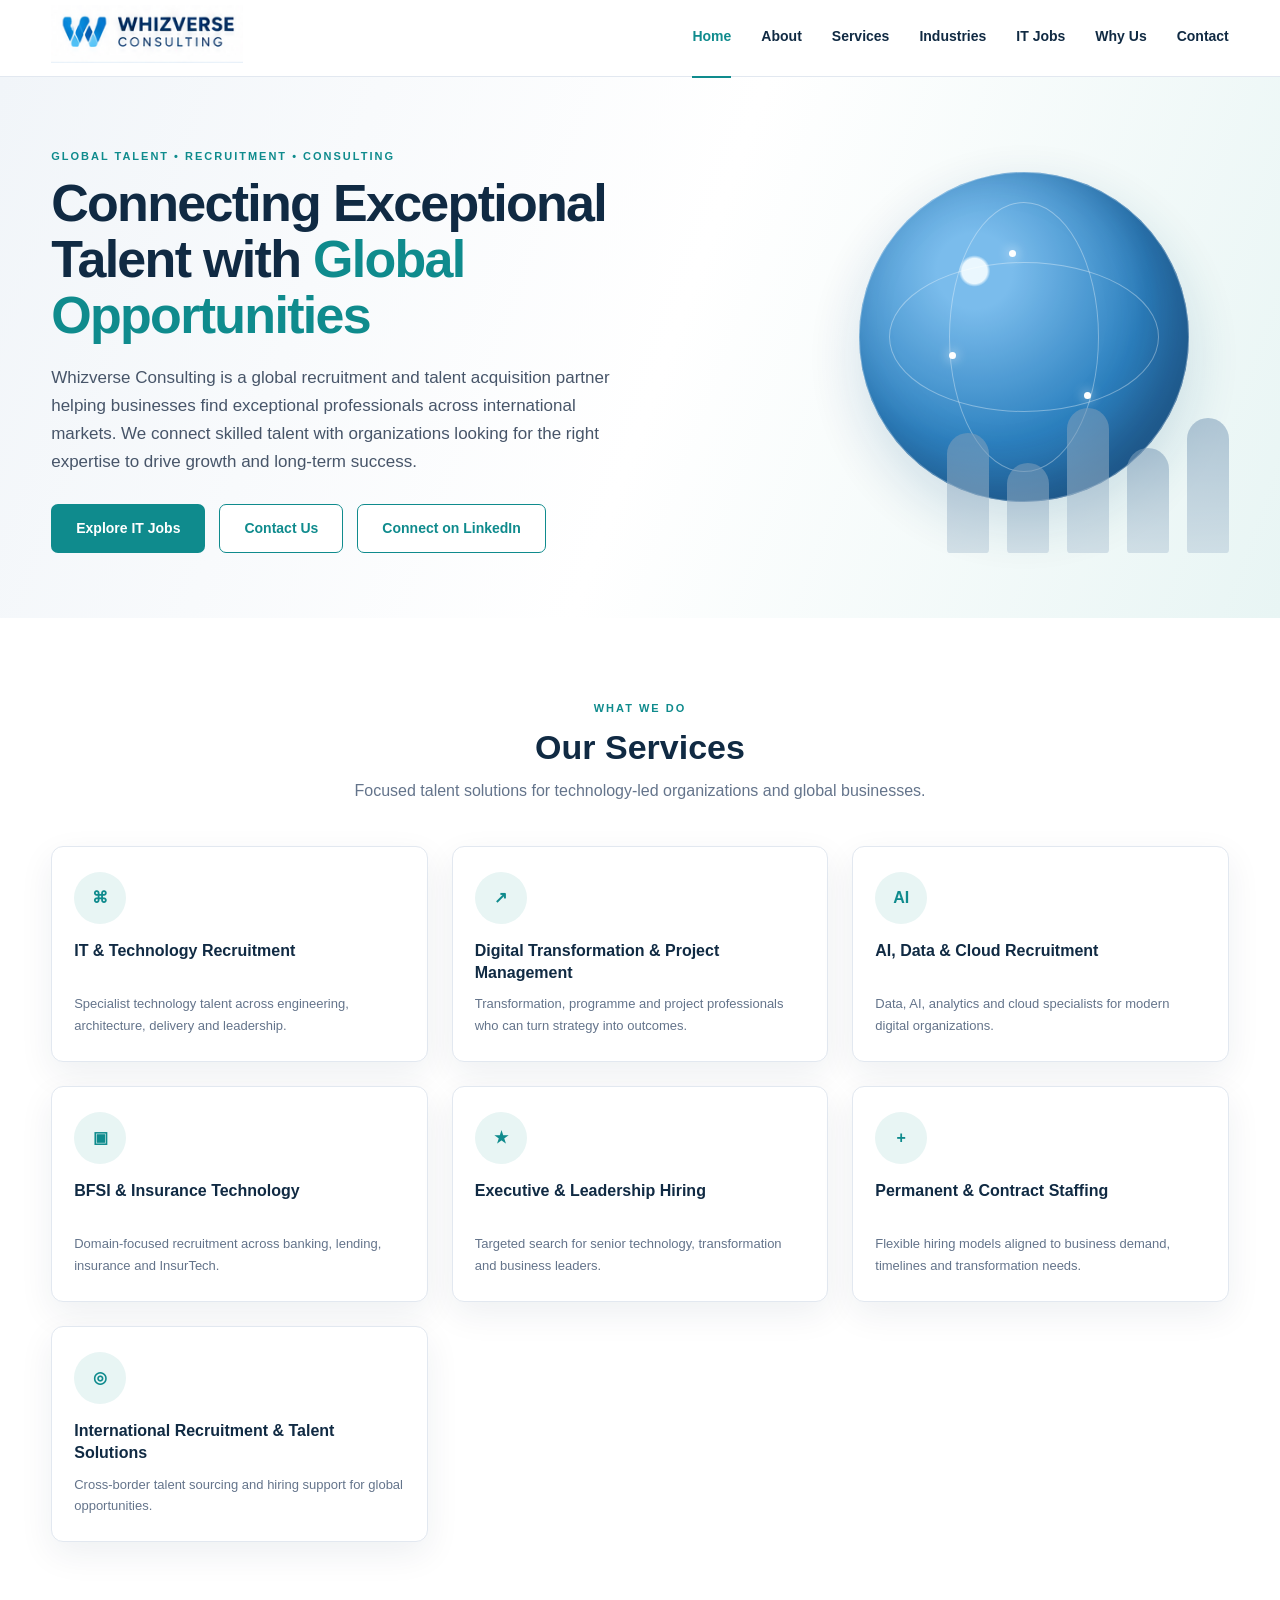
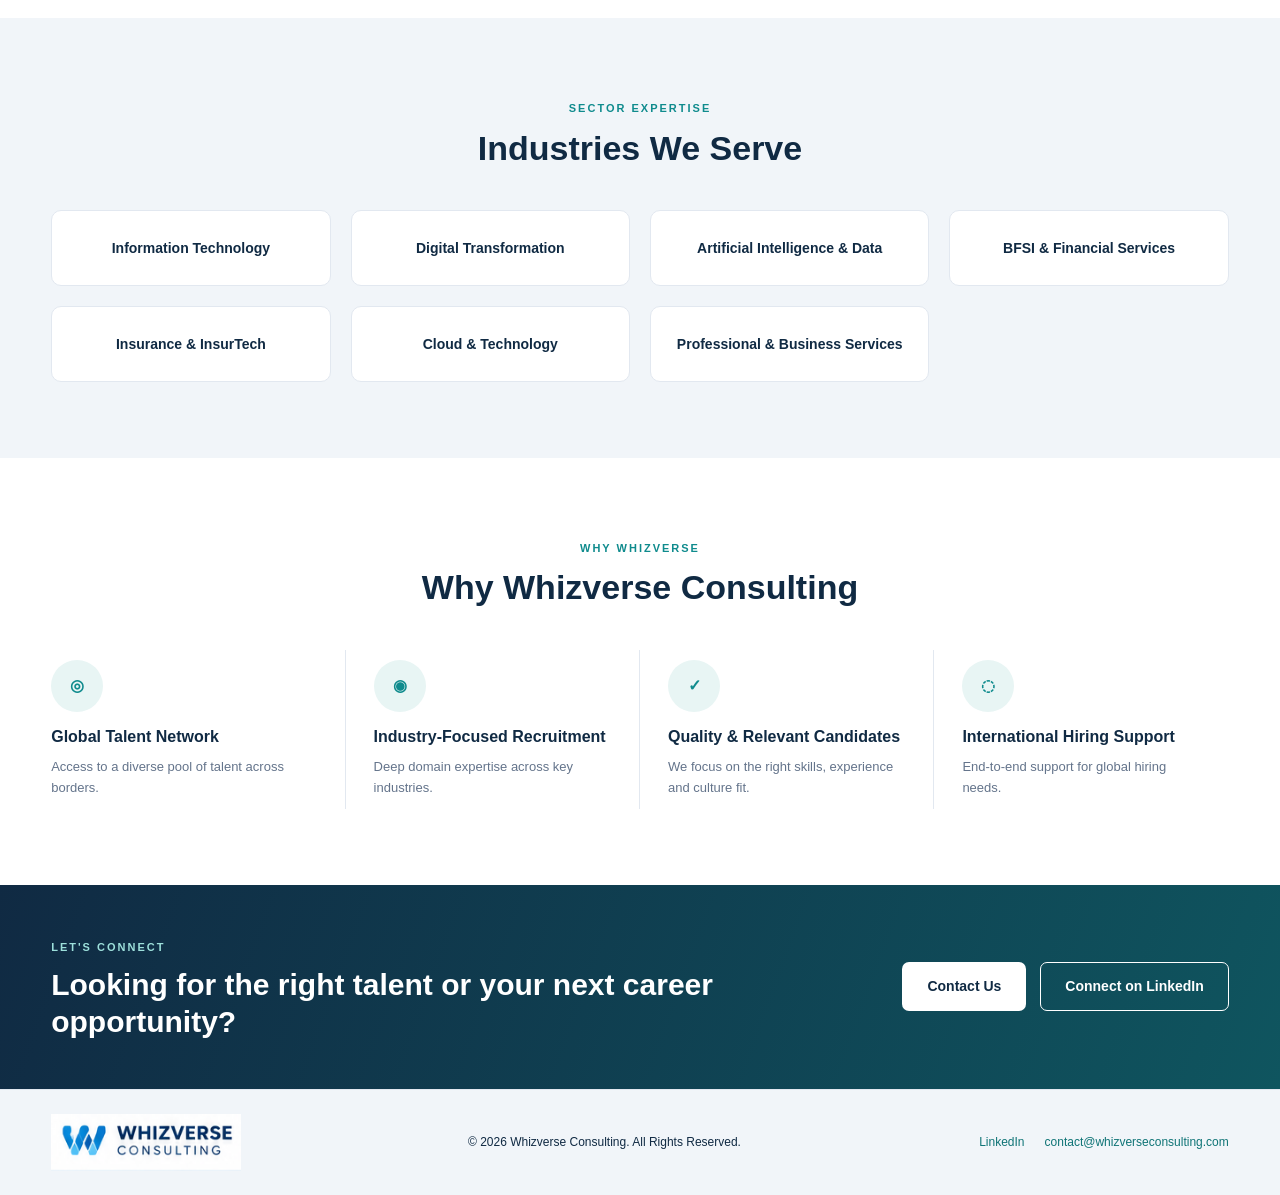
==== commit 06ee8770: "Update index.html" ====
--- a/index.html
+++ b/index.html
@@ -113,5 +113,10 @@
   </div>
 </footer>
 <script src="script.js"></script>
+
+  <!-- Cloudflare Web Analytics -->
+  <script type='module' src='https://static.cloudflareinsights.com/beacon.min.js' data-cf-beacon='{"token": "70a1702ef7cc426483fc60727b87cd1c"}'></script>
+  
+  <!-- End Cloudflare Web Analytics -->
 </body>
 </html>
--- a/style.css
+++ b/style.css
@@ -301,3 +301,150 @@
     gap: 16px;
   }
 }
+/* ABOUT PAGE: tighter and more professional spacing */
+.page-hero {
+  padding-top: 48px;
+  padding-bottom: 48px;
+}
+
+.page-hero h1 {
+  max-width: 850px;
+}
+
+.page-hero p {
+  max-width: 760px;
+}
+
+#why-us {
+  scroll-margin-top: 90px;
+}
+
+#why-us .two-col {
+  align-items: stretch;
+  gap: 24px;
+}
+
+#why-us .service-card {
+  height: 100%;
+  display: flex;
+  flex-direction: column;
+}
+
+#why-us .service-card ul {
+  padding-left: 20px;
+  margin-bottom: 24px;
+}
+
+#why-us .service-card li {
+  margin-bottom: 9px;
+  color: var(--muted);
+  line-height: 1.6;
+}
+
+#why-us .service-card .btn {
+  align-self: flex-start;
+  margin-top: auto;
+}
+
+/* FOOTER: correct logo visibility and sizing */
+.site-footer img {
+  display: block;
+  width: 190px;
+  max-width: 100%;
+  height: auto;
+  object-fit: contain;
+  filter: none !important;
+}
+
+/* HOMEPAGE: align service cards consistently */
+.services-grid {
+  display: grid;
+  grid-template-columns: repeat(3, minmax(0, 1fr));
+  gap: 24px;
+  align-items: stretch;
+}
+
+.services-grid .service-card,
+.services-grid .service-card:last-child {
+  grid-column: auto;
+  min-width: 0;
+  height: 100%;
+  display: flex;
+  flex-direction: column;
+  margin: 0;
+}
+
+.services-grid .service-card h3 {
+  min-height: 2.7em;
+  margin-bottom: 10px;
+}
+
+.services-grid .service-card p {
+  flex: 1;
+}
+
+@media (max-width: 950px) {
+  .services-grid {
+    grid-template-columns: repeat(2, minmax(0, 1fr));
+  }
+
+  .services-grid .service-card h3 {
+    min-height: 0;
+  }
+}
+
+@media (max-width: 720px) {
+  .services-grid,
+  #why-us .two-col {
+    grid-template-columns: 1fr;
+  }
+
+  .page-hero {
+    padding-top: 36px;
+    padding-bottom: 36px;
+  }
+
+  .services-grid {
+    gap: 16px;
+  }
+}
+
+/* INDUSTRIES GRID - CONSISTENT CARD ALIGNMENT */
+
+.industry-grid {
+  display: grid;
+  grid-template-columns: repeat(4, minmax(0, 1fr));
+  gap: 20px;
+  align-items: stretch;
+  justify-content: stretch;
+}
+
+.industry-grid > div {
+  grid-column: auto !important;
+  width: 100%;
+  min-width: 0;
+  min-height: 76px;
+  height: 100%;
+  display: flex;
+  align-items: center;
+  justify-content: center;
+  text-align: center;
+  padding: 18px 14px;
+  box-sizing: border-box;
+  margin: 0;
+}
+
+/* Tablet */
+@media (max-width: 950px) {
+  .industry-grid {
+    grid-template-columns: repeat(2, minmax(0, 1fr));
+  }
+}
+
+/* Mobile */
+@media (max-width: 600px) {
+  .industry-grid {
+    grid-template-columns: 1fr;
+    gap: 14px;
+  }
+}
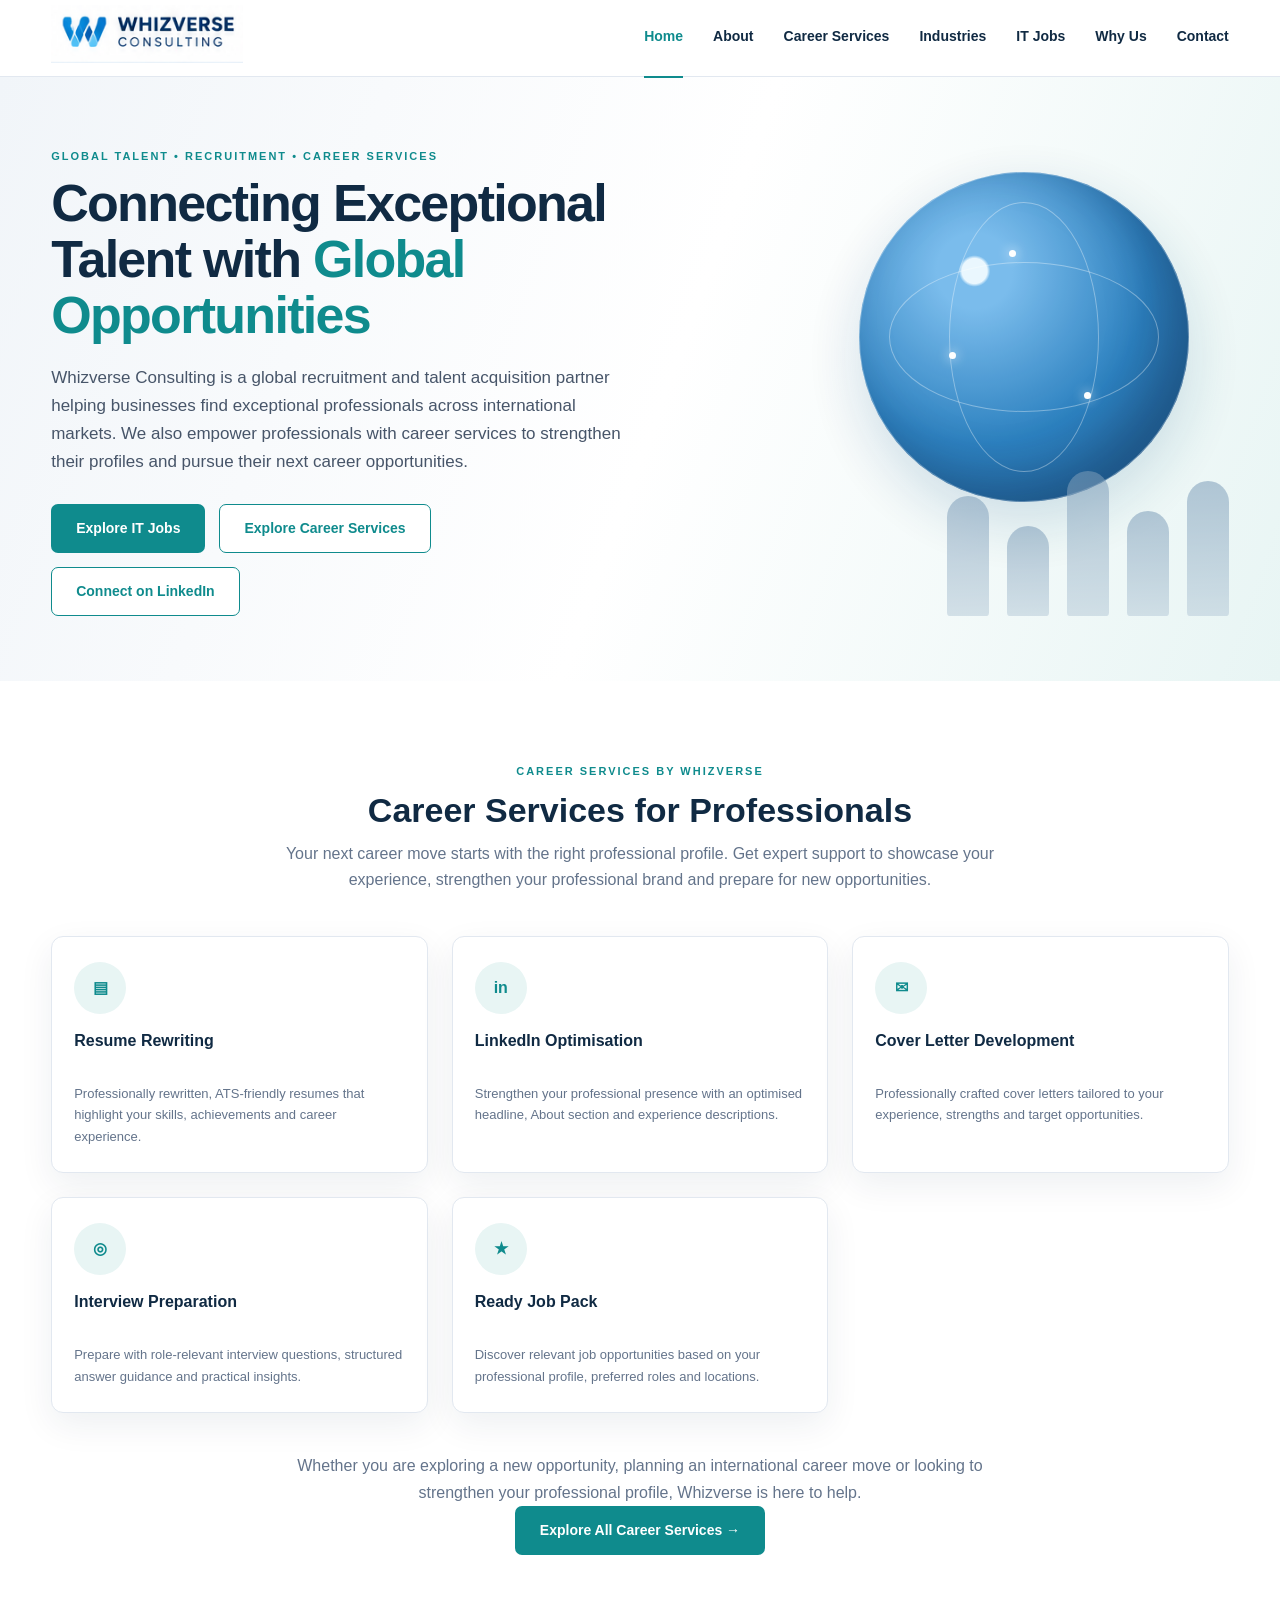
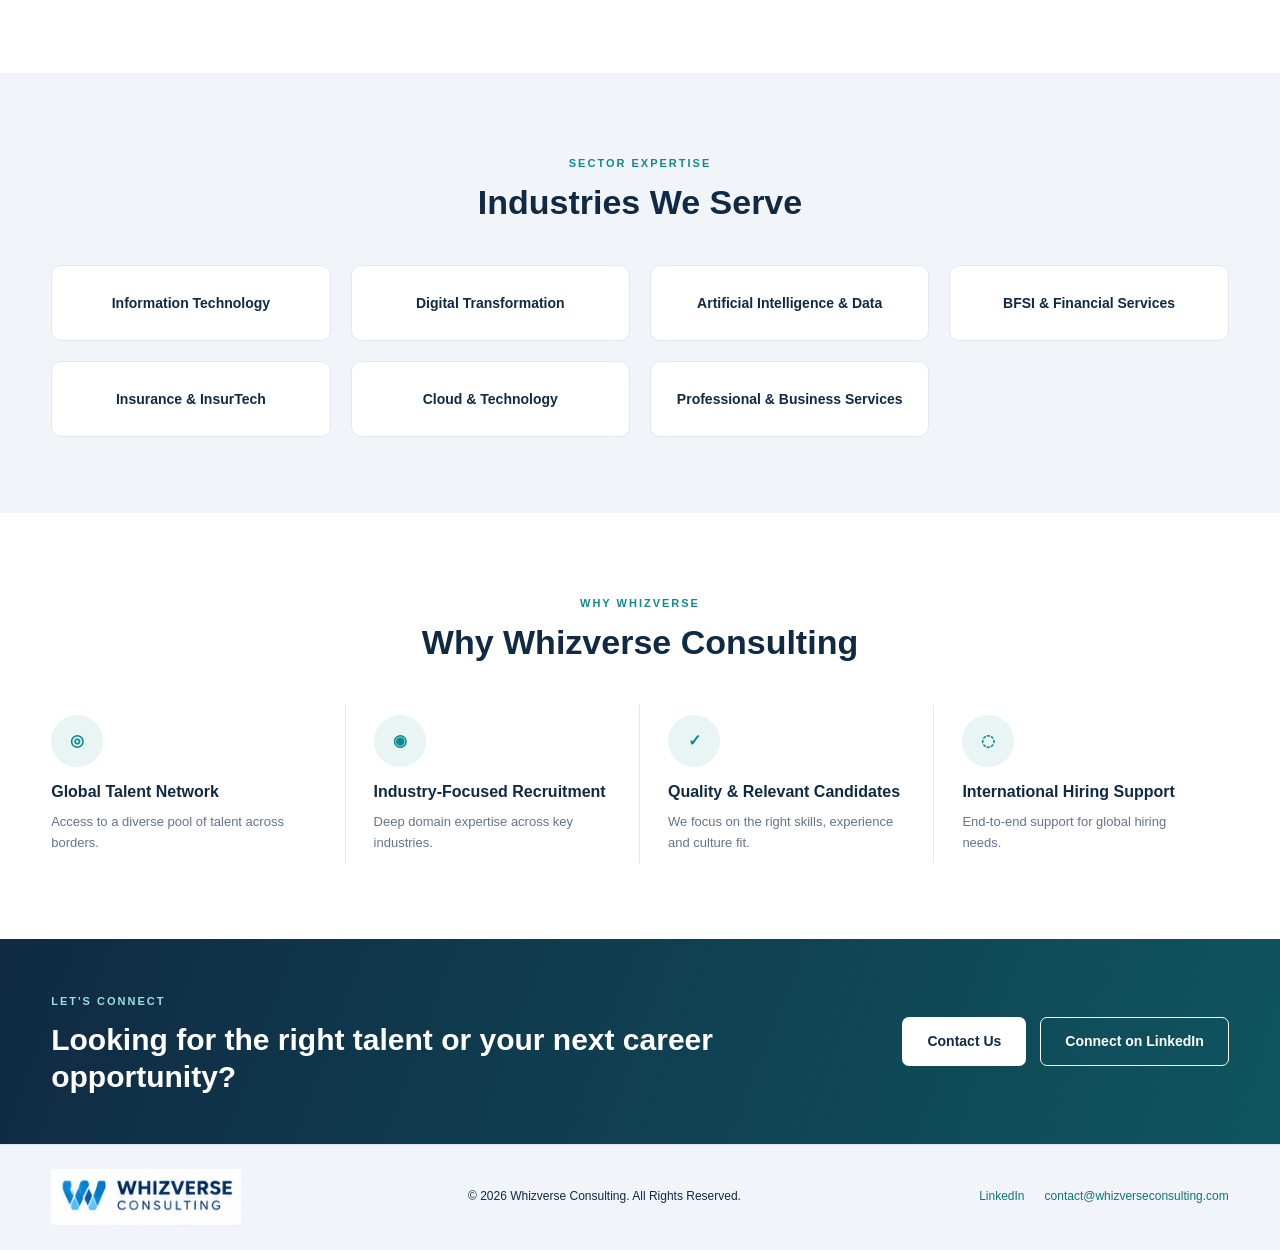
==== commit 8249aad1: "Update index.html" ====
--- a/index.html
+++ b/index.html
@@ -1,122 +1,390 @@
+
 <!DOCTYPE html>
 <html lang="en">
 <head>
   <meta charset="UTF-8">
   <meta name="viewport" content="width=device-width, initial-scale=1.0">
-  <meta name="description" content="Whizverse Consulting - Global recruitment, talent acquisition and consulting partner.">
-  <title>Whizverse Consulting | Global Talent & Recruitment</title>
+
+  <meta name="description" content="Whizverse Consulting connects businesses with global technology talent and helps professionals advance their careers through resume writing, LinkedIn optimisation, interview preparation and career services.">
+
+  <meta name="keywords" content="Global Recruitment, IT Jobs, Technology Recruitment, Career Services, Resume Writing, LinkedIn Optimisation, Interview Preparation, Whizverse Consulting">
+
+  <meta name="author" content="Whizverse Consulting">
+
+  <title>Whizverse Consulting | Global Recruitment & Career Services</title>
+
   <link rel="stylesheet" href="style.css">
 </head>
+
 <body>
+
 <header class="site-header">
   <div class="container nav-wrap">
+
     <a class="brand" href="index.html" aria-label="Whizverse Consulting home">
       <img src="logo.png" alt="Whizverse Consulting logo">
     </a>
-    <button class="menu-toggle" aria-label="Open navigation" aria-expanded="false">☰</button>
+
+    <button class="menu-toggle" aria-label="Open navigation" aria-expanded="false">
+      ☰
+    </button>
+
     <nav class="main-nav">
-  <a class="active" href="index.html">Home</a>
-  <a href="about.html">About</a>
-  <a href="index.html#services">Services</a>
-  <a href="index.html#industries">Industries</a>
-  <a href="jobs.html">IT Jobs</a>
-  <a href="about.html#why-us">Why Us</a>
-  <a href="contact.html">Contact</a>
-</nav>
+      <a class="active" href="index.html">Home</a>
+      <a href="about.html">About</a>
+      <a href="index.html#services">Career Services</a>
+      <a href="index.html#industries">Industries</a>
+      <a href="jobs.html">IT Jobs</a>
+      <a href="about.html#why-us">Why Us</a>
+      <a href="contact.html">Contact</a>
+    </nav>
+
   </div>
 </header>
 
 <main>
+
+  <!-- HERO SECTION -->
+
   <section class="hero">
     <div class="hero-glow"></div>
+
     <div class="container hero-grid">
+
       <div class="hero-copy">
-        <span class="eyebrow">GLOBAL TALENT • RECRUITMENT • CONSULTING</span>
-        <h1>Connecting Exceptional Talent with <span>Global Opportunities</span></h1>
-        <p>Whizverse Consulting is a global recruitment and talent acquisition partner helping businesses find exceptional professionals across international markets. We connect skilled talent with organizations looking for the right expertise to drive growth and long-term success.</p>
+
+        <span class="eyebrow">
+          GLOBAL TALENT • RECRUITMENT • CAREER SERVICES
+        </span>
+
+        <h1>
+          Connecting Exceptional Talent with
+          <span>Global Opportunities</span>
+        </h1>
+
+        <p>
+          Whizverse Consulting is a global recruitment and talent
+          acquisition partner helping businesses find exceptional
+          professionals across international markets. We also empower
+          professionals with career services to strengthen their
+          profiles and pursue their next career opportunities.
+        </p>
+
         <div class="hero-actions">
-  <a class="btn btn-primary" href="jobs.html">Explore IT Jobs</a>
-  <a class="btn btn-outline" href="contact.html">Contact Us</a>
-  <a class="btn btn-outline" href="https://www.linkedin.com/company/whizverse-consulting" target="_blank" rel="noopener">Connect on LinkedIn</a>
-</div>
-      </div>
+
+          <a class="btn btn-primary" href="jobs.html">
+            Explore IT Jobs
+          </a>
+
+          <a class="btn btn-outline" href="https://www.whizverseconsulting.com/career-services">
+            Explore Career Services
+          </a>
+
+          <a class="btn btn-outline"
+             href="https://www.linkedin.com/company/whizverse-consulting"
+             target="_blank"
+             rel="noopener">
+            Connect on LinkedIn
+          </a>
+
+        </div>
+
+      </div>
+
       <div class="hero-visual" aria-hidden="true">
-        <div class="globe"><div class="globe-grid"></div><div class="globe-dot d1"></div><div class="globe-dot d2"></div><div class="globe-dot d3"></div></div>
+
+        <div class="globe">
+          <div class="globe-grid"></div>
+          <div class="globe-dot d1"></div>
+          <div class="globe-dot d2"></div>
+          <div class="globe-dot d3"></div>
+        </div>
+
         <div class="people">
-          <span></span><span></span><span></span><span></span><span></span>
+          <span></span>
+          <span></span>
+          <span></span>
+          <span></span>
+          <span></span>
         </div>
-      </div>
-    </div>
-  </section>
+
+      </div>
+
+    </div>
+  </section>
+
+
+  <!-- CAREER SERVICES SECTION -->
 
   <section class="section" id="services">
+
     <div class="container">
+
       <div class="section-heading">
-        <span class="eyebrow">WHAT WE DO</span>
-        <h2>Our Services</h2>
-        <p>Focused talent solutions for technology-led organizations and global businesses.</p>
-      </div>
+
+        <span class="eyebrow">
+          CAREER SERVICES BY WHIZVERSE
+        </span>
+
+        <h2>Career Services for Professionals</h2>
+
+        <p>
+          Your next career move starts with the right professional
+          profile. Get expert support to showcase your experience,
+          strengthen your professional brand and prepare for
+          new opportunities.
+        </p>
+
+      </div>
+
+
       <div class="card-grid services-grid">
-        <article class="service-card"><div class="icon">⌘</div><h3>IT & Technology Recruitment</h3><p>Specialist technology talent across engineering, architecture, delivery and leadership.</p></article>
-        <article class="service-card"><div class="icon">↗</div><h3>Digital Transformation & Project Management</h3><p>Transformation, programme and project professionals who can turn strategy into outcomes.</p></article>
-        <article class="service-card"><div class="icon">AI</div><h3>AI, Data & Cloud Recruitment</h3><p>Data, AI, analytics and cloud specialists for modern digital organizations.</p></article>
-        <article class="service-card"><div class="icon">▣</div><h3>BFSI & Insurance Technology</h3><p>Domain-focused recruitment across banking, lending, insurance and InsurTech.</p></article>
-        <article class="service-card"><div class="icon">★</div><h3>Executive & Leadership Hiring</h3><p>Targeted search for senior technology, transformation and business leaders.</p></article>
-        <article class="service-card"><div class="icon">+</div><h3>Permanent & Contract Staffing</h3><p>Flexible hiring models aligned to business demand, timelines and transformation needs.</p></article>
-        <article class="service-card"><div class="icon">◎</div><h3>International Recruitment & Talent Solutions</h3><p>Cross-border talent sourcing and hiring support for global opportunities.</p></article>
-      </div>
-    </div>
-  </section>
+
+        <article class="service-card">
+          <div class="icon">▤</div>
+          <h3>Resume Rewriting</h3>
+          <p>
+            Professionally rewritten, ATS-friendly resumes that
+            highlight your skills, achievements and career experience.
+          </p>
+        </article>
+
+
+        <article class="service-card">
+          <div class="icon">in</div>
+          <h3>LinkedIn Optimisation</h3>
+          <p>
+            Strengthen your professional presence with an optimised
+            headline, About section and experience descriptions.
+          </p>
+        </article>
+
+
+        <article class="service-card">
+          <div class="icon">✉</div>
+          <h3>Cover Letter Development</h3>
+          <p>
+            Professionally crafted cover letters tailored to your
+            experience, strengths and target opportunities.
+          </p>
+        </article>
+
+
+        <article class="service-card">
+          <div class="icon">◎</div>
+          <h3>Interview Preparation</h3>
+          <p>
+            Prepare with role-relevant interview questions,
+            structured answer guidance and practical insights.
+          </p>
+        </article>
+
+
+        <article class="service-card">
+          <div class="icon">★</div>
+          <h3>Ready Job Pack</h3>
+          <p>
+            Discover relevant job opportunities based on your
+            professional profile, preferred roles and locations.
+          </p>
+        </article>
+
+      </div>
+
+
+      <div class="section-heading" style="margin-top: 40px;">
+
+        <p>
+          Whether you are exploring a new opportunity, planning
+          an international career move or looking to strengthen
+          your professional profile, Whizverse is here to help.
+        </p>
+
+        <div class="hero-actions" style="justify-content: center;">
+
+          <a class="btn btn-primary"
+             href="https://www.whizverseconsulting.com/career-services">
+            Explore All Career Services →
+          </a>
+
+        </div>
+
+      </div>
+
+    </div>
+
+  </section>
+
+
+  <!-- INDUSTRIES SECTION -->
 
   <section class="section section-soft" id="industries">
+
     <div class="container">
+
       <div class="section-heading">
+
         <span class="eyebrow">SECTOR EXPERTISE</span>
+
         <h2>Industries We Serve</h2>
-      </div>
+
+      </div>
+
       <div class="industry-grid">
-        <div>Information Technology</div><div>Digital Transformation</div><div>Artificial Intelligence & Data</div>
-        <div>BFSI & Financial Services</div><div>Insurance & InsurTech</div><div>Cloud & Technology</div>
+
+        <div>Information Technology</div>
+        <div>Digital Transformation</div>
+        <div>Artificial Intelligence & Data</div>
+        <div>BFSI & Financial Services</div>
+        <div>Insurance & InsurTech</div>
+        <div>Cloud & Technology</div>
         <div>Professional & Business Services</div>
-      </div>
-    </div>
-  </section>
+
+      </div>
+
+    </div>
+
+  </section>
+
+
+  <!-- WHY WHIZVERSE SECTION -->
 
   <section class="section" id="why-us">
+
     <div class="container">
+
       <div class="section-heading">
+
         <span class="eyebrow">WHY WHIZVERSE</span>
+
         <h2>Why Whizverse Consulting</h2>
-      </div>
+
+      </div>
+
       <div class="why-grid">
-        <article><div class="why-icon">◎</div><h3>Global Talent Network</h3><p>Access to a diverse pool of talent across borders.</p></article>
-        <article><div class="why-icon">◉</div><h3>Industry-Focused Recruitment</h3><p>Deep domain expertise across key industries.</p></article>
-        <article><div class="why-icon">✓</div><h3>Quality & Relevant Candidates</h3><p>We focus on the right skills, experience and culture fit.</p></article>
-        <article><div class="why-icon">◌</div><h3>International Hiring Support</h3><p>End-to-end support for global hiring needs.</p></article>
-      </div>
-    </div>
-  </section>
+
+        <article>
+          <div class="why-icon">◎</div>
+          <h3>Global Talent Network</h3>
+          <p>
+            Access to a diverse pool of talent across borders.
+          </p>
+        </article>
+
+        <article>
+          <div class="why-icon">◉</div>
+          <h3>Industry-Focused Recruitment</h3>
+          <p>
+            Deep domain expertise across key industries.
+          </p>
+        </article>
+
+        <article>
+          <div class="why-icon">✓</div>
+          <h3>Quality & Relevant Candidates</h3>
+          <p>
+            We focus on the right skills, experience and culture fit.
+          </p>
+        </article>
+
+        <article>
+          <div class="why-icon">◌</div>
+          <h3>International Hiring Support</h3>
+          <p>
+            End-to-end support for global hiring needs.
+          </p>
+        </article>
+
+      </div>
+
+    </div>
+
+  </section>
+
+
+  <!-- FINAL CTA -->
 
   <section class="cta">
+
     <div class="container cta-inner">
-      <div><span class="eyebrow">LET'S CONNECT</span><h2>Looking for the right talent or your next career opportunity?</h2></div>
-      <div class="hero-actions"><a class="btn btn-light" href="contact.html">Contact Us</a><a class="btn btn-outline-light" href="https://www.linkedin.com/company/whizverse-consulting" target="_blank" rel="noopener">Connect on LinkedIn</a></div>
-    </div>
-  </section>
+
+      <div>
+
+        <span class="eyebrow">LET'S CONNECT</span>
+
+        <h2>
+          Looking for the right talent or your next career opportunity?
+        </h2>
+
+      </div>
+
+      <div class="hero-actions">
+
+        <a class="btn btn-light" href="contact.html">
+          Contact Us
+        </a>
+
+        <a class="btn btn-outline-light"
+           href="https://www.linkedin.com/company/whizverse-consulting"
+           target="_blank"
+           rel="noopener">
+          Connect on LinkedIn
+        </a>
+
+      </div>
+
+    </div>
+
+  </section>
+
 </main>
 
+
+<!-- FOOTER -->
+
 <footer class="site-footer">
+
   <div class="container footer-grid">
-    <div><img src="logo.png" alt="Whizverse Consulting"></div>
-    <p>© 2026 Whizverse Consulting. All Rights Reserved.</p>
-    <div class="footer-links"><a href="https://www.linkedin.com/company/whizverse-consulting" target="_blank" rel="noopener">LinkedIn</a><a href="mailto:contact@whizverseconsulting.com">contact@whizverseconsulting.com</a></div>
+
+    <div>
+      <img src="logo.png" alt="Whizverse Consulting">
+    </div>
+
+    <p>
+      © 2026 Whizverse Consulting. All Rights Reserved.
+    </p>
+
+    <div class="footer-links">
+
+      <a href="https://www.linkedin.com/company/whizverse-consulting"
+         target="_blank"
+         rel="noopener">
+        LinkedIn
+      </a>
+
+      <a href="mailto:contact@whizverseconsulting.com">
+        contact@whizverseconsulting.com
+      </a>
+
+    </div>
+
   </div>
+
 </footer>
+
+
 <script src="script.js"></script>
 
-  <!-- Cloudflare Web Analytics -->
-  <script type='module' src='https://static.cloudflareinsights.com/beacon.min.js' data-cf-beacon='{"token": "70a1702ef7cc426483fc60727b87cd1c"}'></script>
-  
-  <!-- End Cloudflare Web Analytics -->
+
+<!-- Cloudflare Web Analytics -->
+
+<script
+  type="module"
+  src="https://static.cloudflareinsights.com/beacon.min.js"
+  data-cf-beacon='{"token": "70a1702ef7cc426483fc60727b87cd1c"}'>
+</script>
+
+<!-- End Cloudflare Web Analytics -->
+
 </body>
 </html>
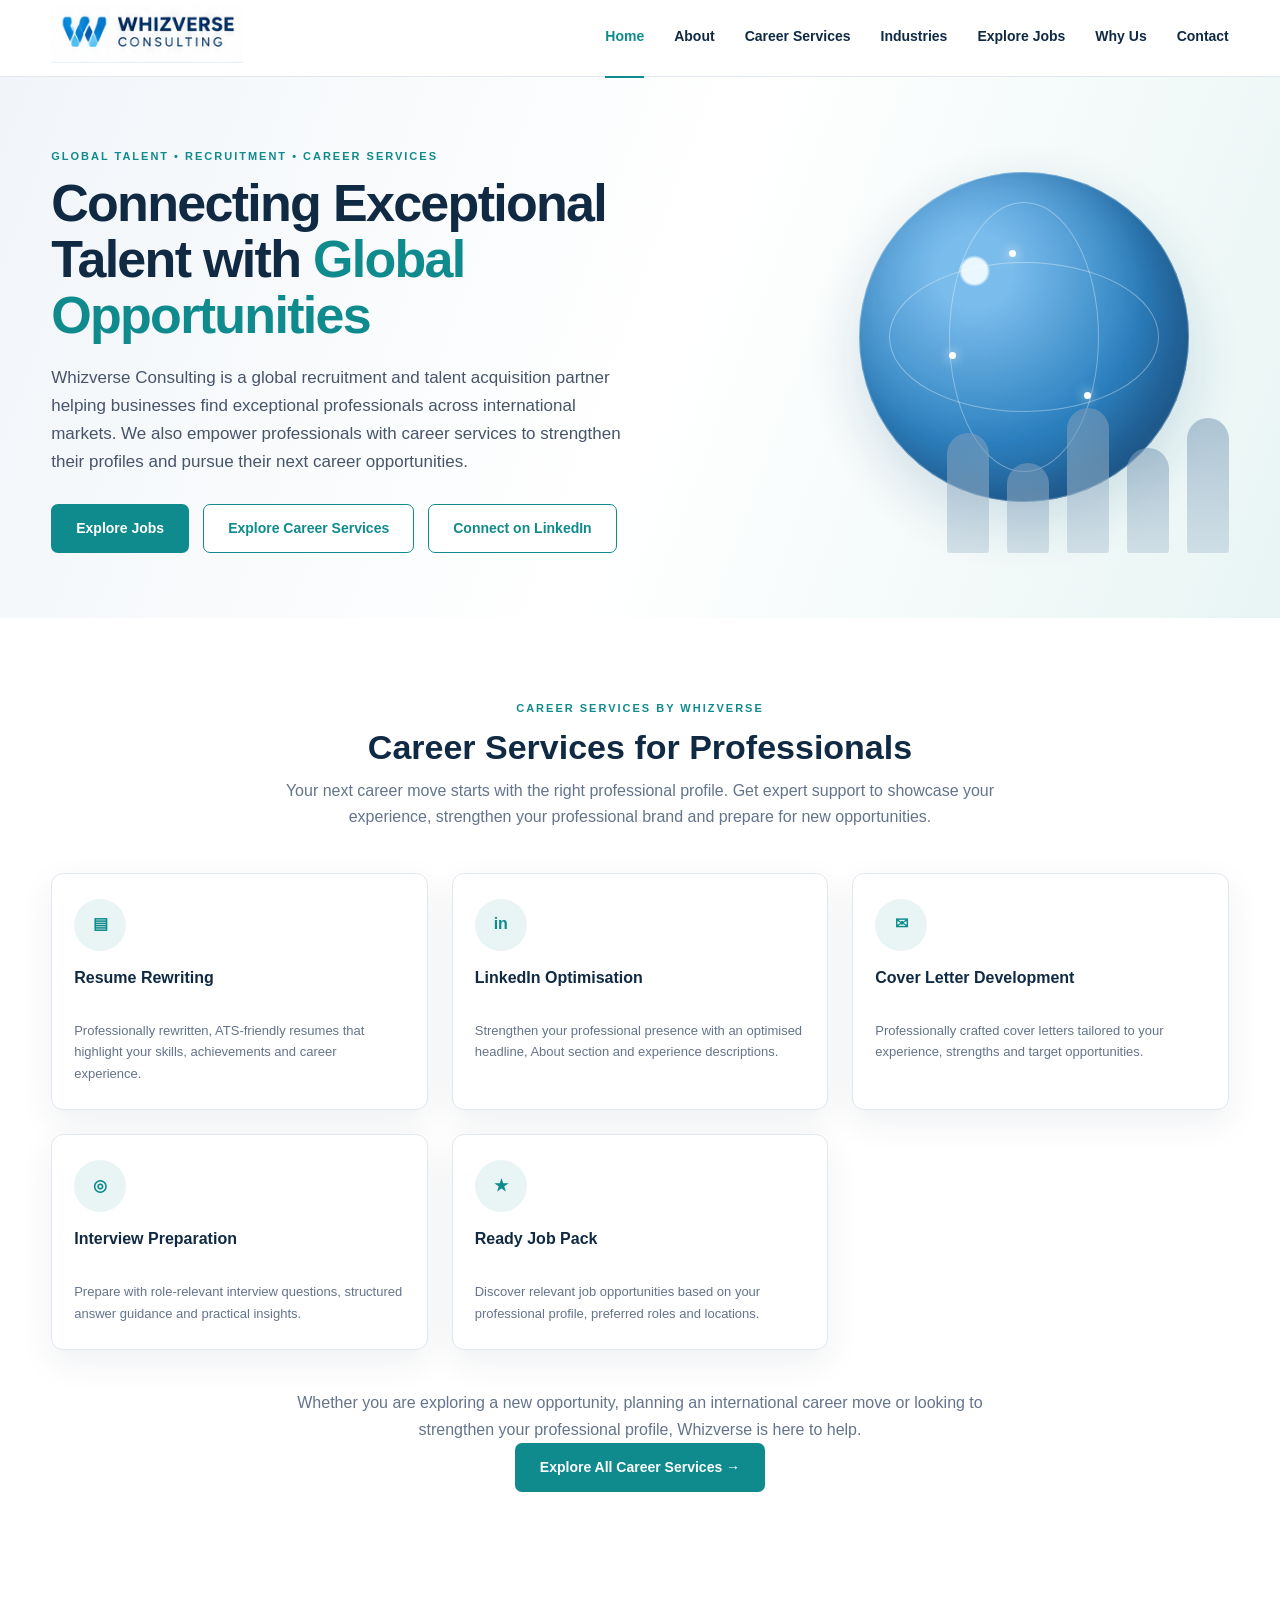
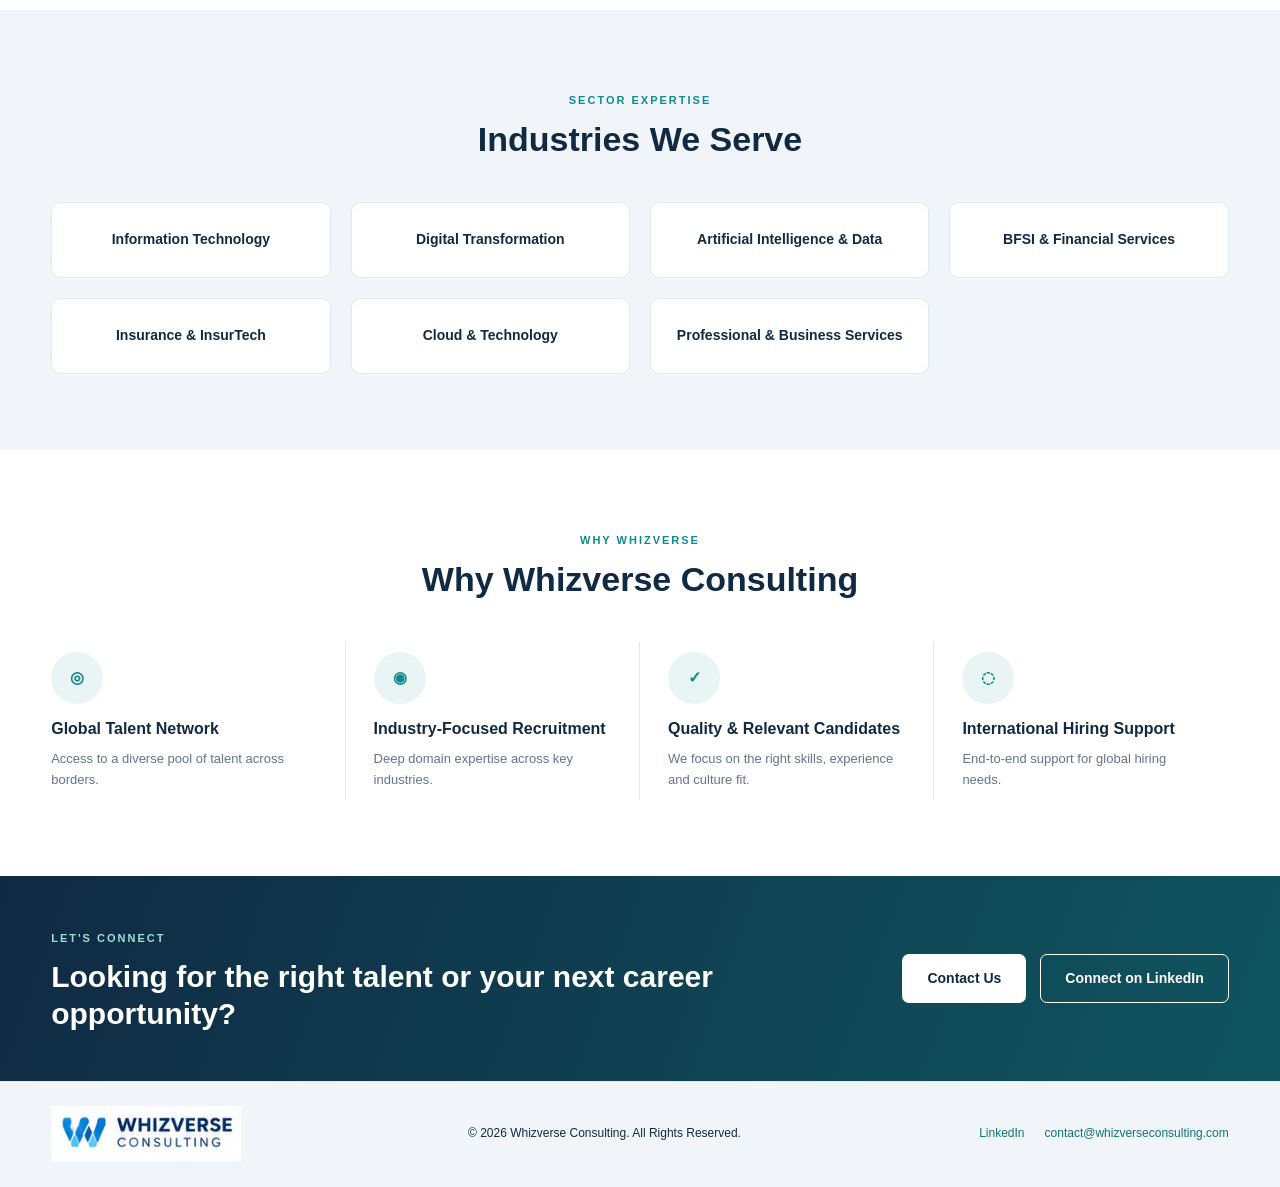
==== commit cb6584e9: "Update index.html" ====
--- a/index.html
+++ b/index.html
@@ -34,7 +34,7 @@
       <a href="about.html">About</a>
       <a href="index.html#services">Career Services</a>
       <a href="index.html#industries">Industries</a>
-      <a href="jobs.html">IT Jobs</a>
+      <a href="jobs.html">Explore Jobs</a>
       <a href="about.html#why-us">Why Us</a>
       <a href="contact.html">Contact</a>
     </nav>
@@ -73,7 +73,7 @@
         <div class="hero-actions">
 
           <a class="btn btn-primary" href="jobs.html">
-            Explore IT Jobs
+            Explore Jobs
           </a>
 
           <a class="btn btn-outline" href="https://www.whizverseconsulting.com/career-services">
